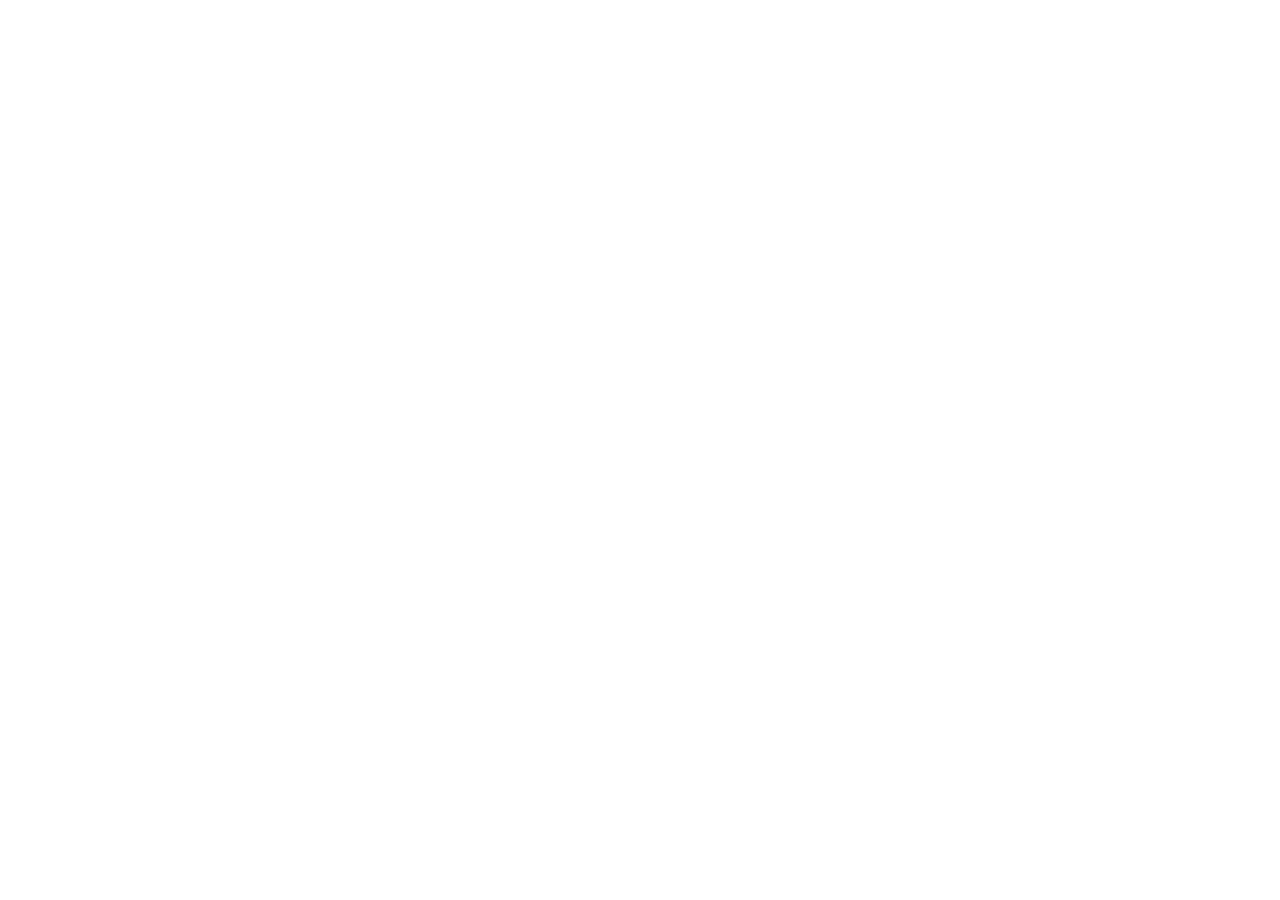
==== public/contact.html @ ae2fe6f1 "Salt and Shore project initialized" ====
<!DOCTYPE html>
<html lang="en">
<head>
    <meta charset="UTF-8">
    <meta name="viewport" content="width=device-width, initial-scale=1.0">
    <title>Salt & Shore</title>
</head>
<body>
    
</body>
</html>
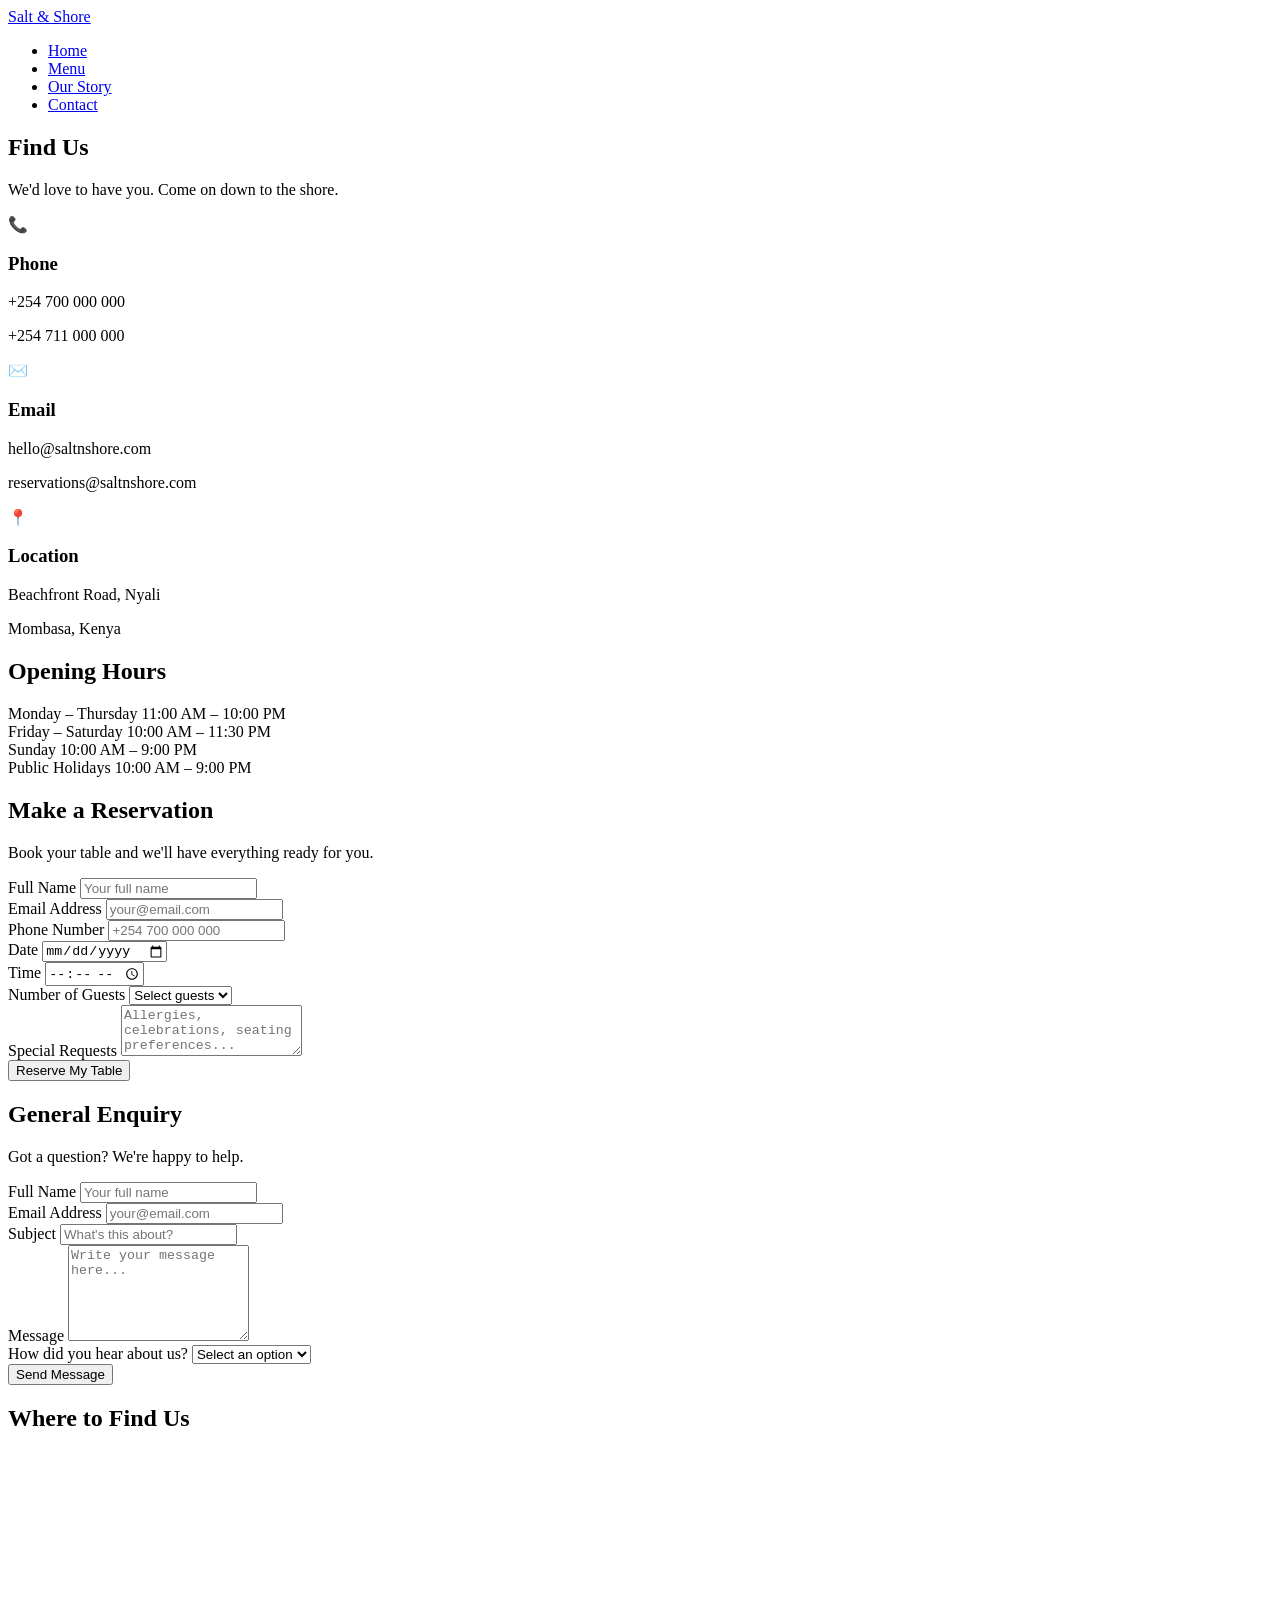
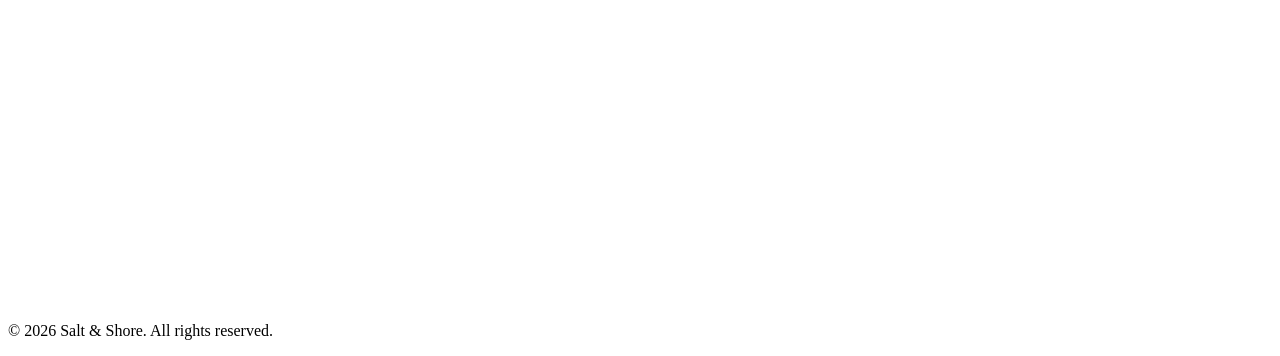
==== commit 9587dd9b: "resevervation anad enquiry page" ====
--- a/public/contact.html
+++ b/public/contact.html
@@ -1,11 +1,199 @@
 <!DOCTYPE html>
 <html lang="en">
 <head>
-    <meta charset="UTF-8">
-    <meta name="viewport" content="width=device-width, initial-scale=1.0">
-    <title>Salt & Shore</title>
+  <meta charset="UTF-8" />
+  <meta name="viewport" content="width=device-width, initial-scale=1.0" />
+  <title>Contact — Salt & Shore</title>
+  <link rel="stylesheet" href="../styles/main.css" />
 </head>
 <body>
-    
+
+  <!-- NAVIGATION -->
+  <nav>
+    <div class="logo">
+      <a href="index.html">Salt & Shore</a>
+    </div>
+    <ul>
+      <li><a href="index.html">Home</a></li>
+      <li><a href="restaurant.html">Menu</a></li>
+      <li><a href="story.html">Our Story</a></li>
+      <li><a href="contact.html">Contact</a></li>
+    </ul>
+  </nav>
+
+  <!-- PAGE HERO -->
+  <section id="contact-hero">
+    <div class="hero-content">
+      <h1>Find Us</h1>
+      <p>We'd love to have you. Come on down to the shore.</p>
+    </div>
+  </section>
+
+  <!-- CONTACT INFO ROW -->
+  <section id="contact-info">
+    <div class="container info-grid">
+      <div class="info-card">
+        <div class="info-icon">📞</div>
+        <h3>Phone</h3>
+        <p>+254 700 000 000</p>
+        <p>+254 711 000 000</p>
+      </div>
+      <div class="info-card">
+        <div class="info-icon">✉️</div>
+        <h3>Email</h3>
+        <p>hello@saltnshore.com</p>
+        <p>reservations@saltnshore.com</p>
+      </div>
+      <div class="info-card">
+        <div class="info-icon">📍</div>
+        <h3>Location</h3>
+        <p>Beachfront Road, Nyali</p>
+        <p>Mombasa, Kenya</p>
+      </div>
+    </div>
+  </section>
+
+  <!-- OPENING HOURS -->
+  <section id="opening-hours" class="alt-bg">
+    <div class="container">
+      <h2>Opening Hours</h2>
+      <div class="hours-grid">
+        <div class="hours-row">
+          <span class="day">Monday – Thursday</span>
+          <span class="time">11:00 AM – 10:00 PM</span>
+        </div>
+        <div class="hours-row">
+          <span class="day">Friday – Saturday</span>
+          <span class="time">10:00 AM – 11:30 PM</span>
+        </div>
+        <div class="hours-row">
+          <span class="day">Sunday</span>
+          <span class="time">10:00 AM – 9:00 PM</span>
+        </div>
+        <div class="hours-row highlight">
+          <span class="day">Public Holidays</span>
+          <span class="time">10:00 AM – 9:00 PM</span>
+        </div>
+      </div>
+    </div>
+  </section>
+
+  <!-- FORMS ROW -->
+  <section id="forms">
+    <div class="container forms-grid">
+
+      <!-- RESERVATION FORM -->
+      <div class="form-block">
+        <h2>Make a Reservation</h2>
+        <p>Book your table and we'll have everything ready for you.</p>
+        <form class="reservation-form" action="#" method="POST">
+          <div class="form-group">
+            <label for="res-name">Full Name</label>
+            <input type="text" id="res-name" name="name" placeholder="Your full name" required />
+          </div>
+          <div class="form-group">
+            <label for="res-email">Email Address</label>
+            <input type="email" id="res-email" name="email" placeholder="your@email.com" required />
+          </div>
+          <div class="form-group">
+            <label for="res-phone">Phone Number</label>
+            <input type="tel" id="res-phone" name="phone" placeholder="+254 700 000 000" required />
+          </div>
+          <div class="form-row">
+            <div class="form-group">
+              <label for="res-date">Date</label>
+              <input type="date" id="res-date" name="date" required />
+            </div>
+            <div class="form-group">
+              <label for="res-time">Time</label>
+              <input type="time" id="res-time" name="time" required />
+            </div>
+          </div>
+          <div class="form-group">
+            <label for="res-guests">Number of Guests</label>
+            <select id="res-guests" name="guests" required>
+              <option value="" disabled selected>Select guests</option>
+              <option value="1">1 person</option>
+              <option value="2">2 people</option>
+              <option value="3">3 people</option>
+              <option value="4">4 people</option>
+              <option value="5">5 people</option>
+              <option value="6">6 people</option>
+              <option value="7+">7+ people</option>
+            </select>
+          </div>
+          <div class="form-group">
+            <label for="res-notes">Special Requests</label>
+            <textarea id="res-notes" name="notes" rows="3" placeholder="Allergies, celebrations, seating preferences..."></textarea>
+          </div>
+          <button type="submit" class="btn">Reserve My Table</button>
+        </form>
+      </div>
+
+      <!-- GENERAL ENQUIRY FORM -->
+      <div class="form-block">
+        <h2>General Enquiry</h2>
+        <p>Got a question? We're happy to help.</p>
+        <form class="enquiry-form" action="#" method="POST">
+          <div class="form-group">
+            <label for="enq-name">Full Name</label>
+            <input type="text" id="enq-name" name="name" placeholder="Your full name" required />
+          </div>
+          <div class="form-group">
+            <label for="enq-email">Email Address</label>
+            <input type="email" id="enq-email" name="email" placeholder="your@email.com" required />
+          </div>
+          <div class="form-group">
+            <label for="enq-subject">Subject</label>
+            <input type="text" id="enq-subject" name="subject" placeholder="What's this about?" required />
+          </div>
+          <div class="form-group">
+            <label for="enq-message">Message</label>
+            <textarea id="enq-message" name="message" rows="6" placeholder="Write your message here..." required></textarea>
+          </div>
+          <div class="form-group">
+            <label for="enq-hear">How did you hear about us?</label>
+            <select id="enq-hear" name="hear">
+              <option value="" disabled selected>Select an option</option>
+              <option value="social">Social Media</option>
+              <option value="friend">Friend or Family</option>
+              <option value="google">Google Search</option>
+              <option value="tripadvisor">TripAdvisor</option>
+              <option value="other">Other</option>
+            </select>
+          </div>
+          <button type="submit" class="btn">Send Message</button>
+        </form>
+      </div>
+
+    </div>
+  </section>
+
+  <!-- MAP EMBED -->
+  <section id="map">
+    <div class="container">
+      <h2>Where to Find Us</h2>
+      <div class="map-wrapper">
+        <!-- Replace src with your actual Google Maps embed URL -->
+        <iframe
+          src="https://www.google.com/maps/embed?pb=!1m18!1m12!1m3!1d3979.8!2d39.7!3d-4.05!2m3!1f0!2f0!3f0!3m2!1i1024!2i768!4f13.1!3m3!1m2!1s0x0%3A0x0!2zNMKwMDMnMDAuMCJTIDM5wrA0MicwMC4wIkU!5e0!3m2!1sen!2ske!4v1234567890"
+          width="100%"
+          height="450"
+          style="border:0;"
+          allowfullscreen=""
+          loading="lazy"
+          referrerpolicy="no-referrer-when-downgrade"
+          title="Salt and Shore Location">
+        </iframe>
+      </div>
+    </div>
+  </section>
+
+  <!-- FOOTER -->
+  <footer>
+    <p>&copy; 2026 Salt & Shore. All rights reserved.</p>
+  </footer>
+
+  <script src="../js/main.js"></script>
 </body>
 </html>
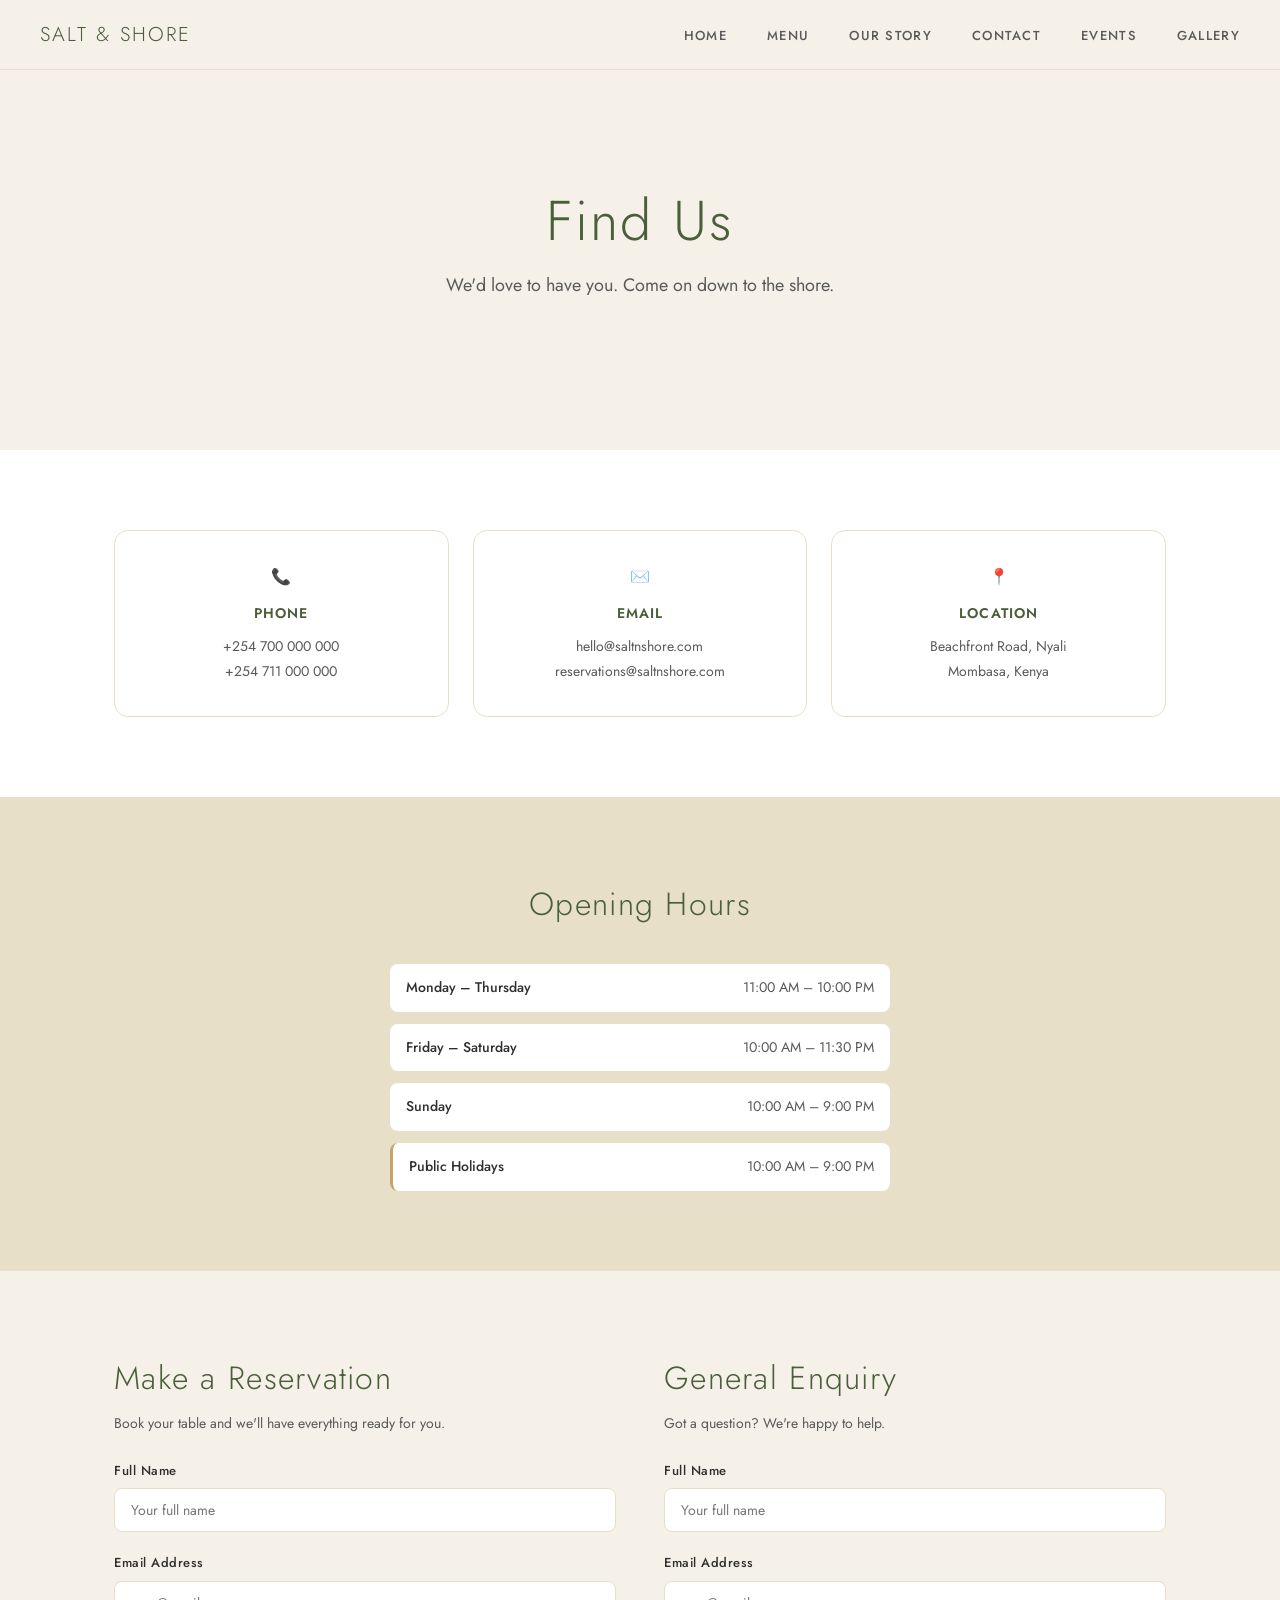
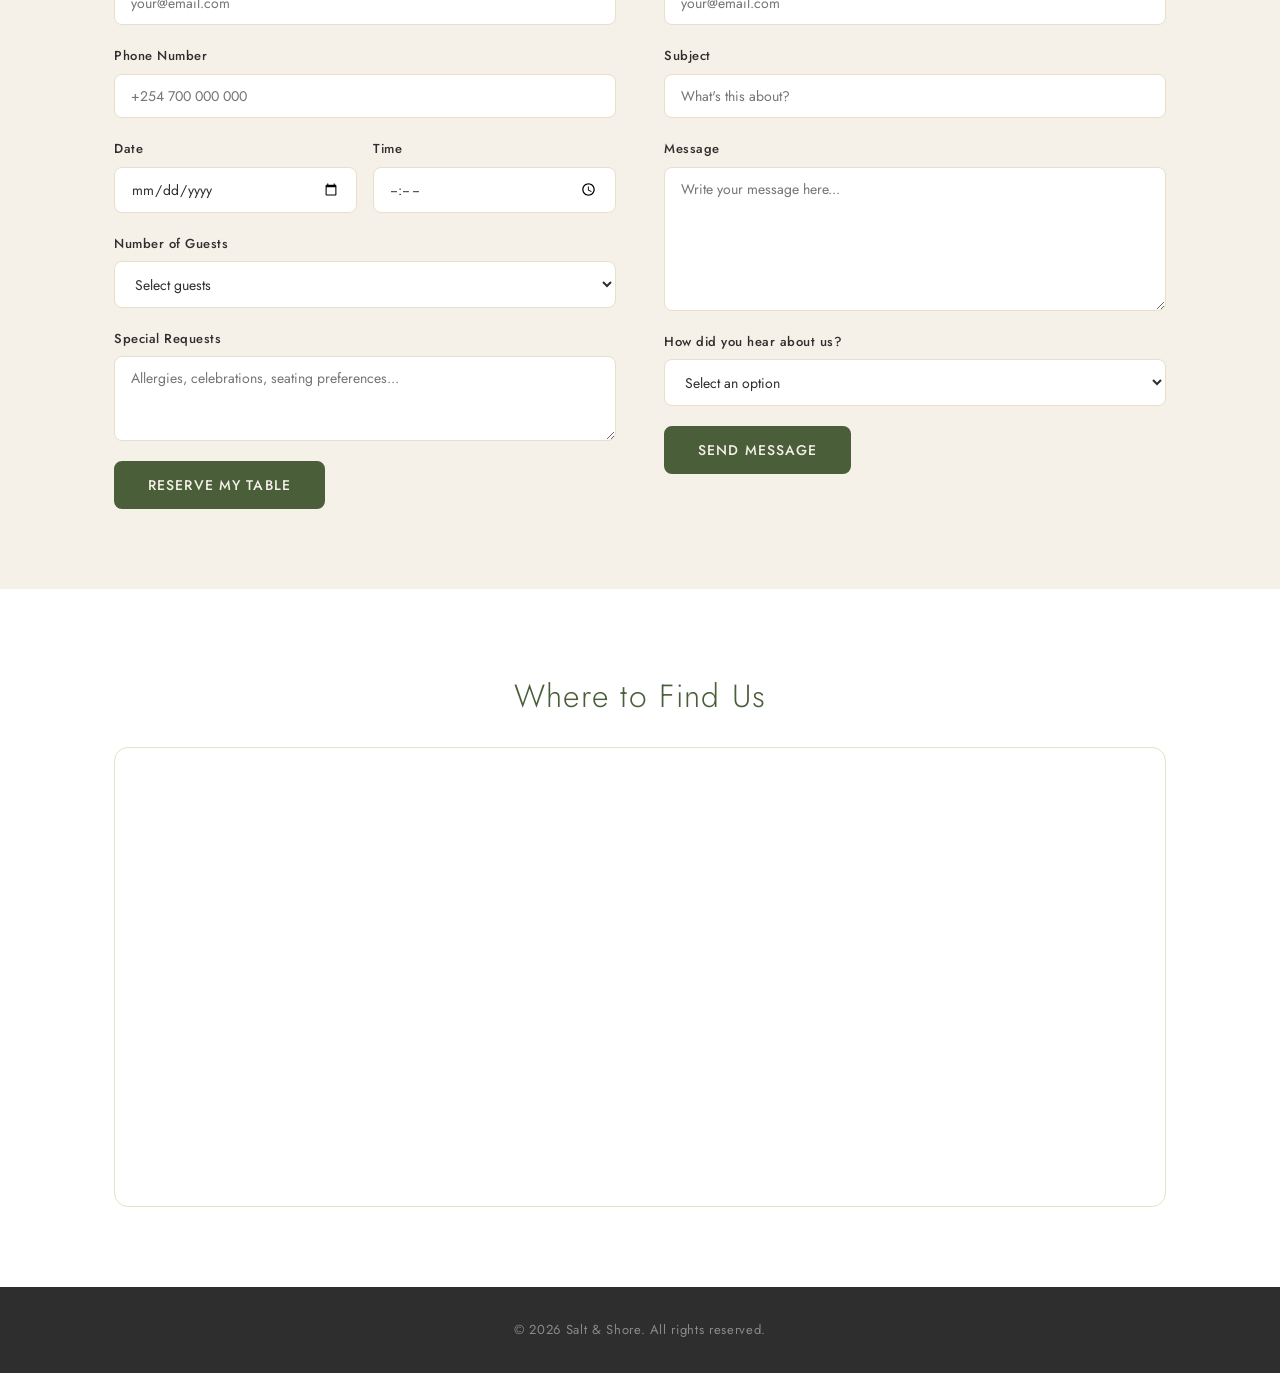
==== commit 00ddf0cc: "Added events and gallery pages with CSS" ====
--- a/public/contact.html
+++ b/public/contact.html
@@ -18,6 +18,8 @@
       <li><a href="restaurant.html">Menu</a></li>
       <li><a href="story.html">Our Story</a></li>
       <li><a href="contact.html">Contact</a></li>
+      <li><a href="events.html">Events</a></li>
+      <li><a href="gallery.html">Gallery</a></li>
     </ul>
   </nav>
 
--- a/styles/main.css
+++ b/styles/main.css
@@ -0,0 +1,1228 @@
+/* ============================================
+   SALT & SHORE — main.css
+   ============================================ */
+
+/* FONTS */
+@font-face {
+    font-family: 'Jost';
+    src: url('../assets/fonts/Jost-Light.woff2') format('woff2');
+    font-weight: 300;
+    font-style: normal;
+    font-display: swap;
+  }
+  
+  @font-face {
+    font-family: 'Jost';
+    src: url('../assets/fonts/Jost-Regular.woff2') format('woff2');
+    font-weight: 400;
+    font-style: normal;
+    font-display: swap;
+  }
+  
+  @font-face {
+    font-family: 'Jost';
+    src: url('../assets/fonts/Jost-Medium.woff2') format('woff2');
+    font-weight: 500;
+    font-style: normal;
+    font-display: swap;
+  }
+  
+  @font-face {
+    font-family: 'Jost';
+    src: url('../assets/fonts/Jost-SemiBold.woff2') format('woff2');
+    font-weight: 600;
+    font-style: normal;
+    font-display: swap;
+  }
+  
+  /* ============================================
+     RESET & BASE
+     ============================================ */
+  *, *::before, *::after {
+    box-sizing: border-box;
+    margin: 0;
+    padding: 0;
+  }
+  
+  html {
+    scroll-behavior: smooth;
+  }
+  
+  body {
+    font-family: 'Jost', sans-serif;
+    font-weight: 400;
+    font-size: 16px;
+    line-height: 1.7;
+    background-color: #f5f0e8;
+    color: #3b3b3b;
+  }
+  
+  img {
+    max-width: 100%;
+    display: block;
+  }
+  
+  a {
+    text-decoration: none;
+    color: inherit;
+  }
+  
+  ul {
+    list-style: none;
+  }
+  
+  /* ============================================
+     CSS VARIABLES
+     ============================================ */
+  :root {
+    --green-dark:    #4a5e3a;
+    --green-mid:     #7a8c6e;
+    --green-light:   #b5c4a1;
+    --cream:         #f5f0e8;
+    --sand:          #e8dfc8;
+    --driftwood:     #c4a46b;
+    --text-dark:     #2e2e2e;
+    --text-mid:      #5a5a5a;
+    --text-light:    #8a8a8a;
+    --white:         #ffffff;
+  
+    --nav-height:    70px;
+    --section-pad:   5rem 1.5rem;
+    --container-max: 1100px;
+    --radius:        8px;
+    --radius-lg:     14px;
+    --transition:    0.3s ease;
+  }
+  
+  /* ============================================
+     UTILITY
+     ============================================ */
+  .container {
+    max-width: var(--container-max);
+    margin: 0 auto;
+    padding: 0 1.5rem;
+  }
+  
+  .section-sub {
+    color: var(--text-mid);
+    font-size: 15px;
+    margin-top: 0.4rem;
+    margin-bottom: 2rem;
+  }
+  
+  .alt-bg {
+    background-color: var(--sand);
+  }
+  
+  /* ============================================
+     BUTTONS
+     ============================================ */
+  .btn {
+    display: inline-block;
+    padding: 0.75rem 2rem;
+    background-color: var(--green-dark);
+    color: var(--cream);
+    font-family: 'Jost', sans-serif;
+    font-size: 14px;
+    font-weight: 500;
+    letter-spacing: 0.08em;
+    text-transform: uppercase;
+    border-radius: var(--radius);
+    border: 2px solid var(--green-dark);
+    cursor: pointer;
+    transition: background-color var(--transition), color var(--transition);
+  }
+  
+  .btn:hover {
+    background-color: transparent;
+    color: var(--green-dark);
+  }
+  
+  .btn-secondary {
+    display: inline-block;
+    padding: 0.65rem 1.75rem;
+    background-color: transparent;
+    color: var(--green-dark);
+    font-family: 'Jost', sans-serif;
+    font-size: 14px;
+    font-weight: 500;
+    letter-spacing: 0.08em;
+    text-transform: uppercase;
+    border-radius: var(--radius);
+    border: 2px solid var(--green-dark);
+    cursor: pointer;
+    transition: background-color var(--transition), color var(--transition);
+  }
+  
+  .btn-secondary:hover {
+    background-color: var(--green-dark);
+    color: var(--cream);
+  }
+  
+  /* ============================================
+     NAVIGATION
+     ============================================ */
+  nav {
+    position: fixed;
+    top: 0;
+    left: 0;
+    width: 100%;
+    height: var(--nav-height);
+    background-color: rgba(245, 240, 232, 0.95);
+    backdrop-filter: blur(6px);
+    display: flex;
+    align-items: center;
+    justify-content: space-between;
+    padding: 0 2.5rem;
+    z-index: 100;
+    border-bottom: 1px solid var(--sand);
+  }
+  
+  .logo a {
+    font-size: 20px;
+    font-weight: 300;
+    letter-spacing: 0.1em;
+    text-transform: uppercase;
+    color: var(--green-dark);
+  }
+  
+  nav ul {
+    display: flex;
+    gap: 2.5rem;
+  }
+  
+  nav ul li a {
+    font-size: 13px;
+    font-weight: 500;
+    letter-spacing: 0.1em;
+    text-transform: uppercase;
+    color: var(--text-mid);
+    transition: color var(--transition);
+  }
+  
+  nav ul li a:hover {
+    color: var(--green-dark);
+  }
+  
+  /* ============================================
+     HERO SECTIONS
+     ============================================ */
+  #hero,
+  #menu-hero,
+  #contact-hero,
+  #story-hero {
+    min-height: 100vh;
+    display: flex;
+    align-items: center;
+    justify-content: center;
+    text-align: center;
+    padding: var(--nav-height) 1.5rem 0;
+    background-color: var(--cream);
+    background-size: cover;
+    background-position: center;
+    position: relative;
+  }
+  
+  #menu-hero,
+  #contact-hero,
+  #story-hero {
+    min-height: 50vh;
+  }
+  
+  .hero-content {
+    max-width: 700px;
+  }
+  
+  .hero-content h1 {
+    font-size: clamp(2rem, 5vw, 3.5rem);
+    font-weight: 300;
+    letter-spacing: 0.04em;
+    color: var(--green-dark);
+    line-height: 1.2;
+    margin-bottom: 1rem;
+  }
+  
+  .hero-content p {
+    font-size: 18px;
+    font-weight: 400;
+    color: var(--text-mid);
+    margin-bottom: 2rem;
+  }
+  
+  /* ============================================
+     SECTIONS — GENERAL
+     ============================================ */
+  section {
+    padding: var(--section-pad);
+  }
+  
+  section h2 {
+    font-size: clamp(1.5rem, 3vw, 2rem);
+    font-weight: 300;
+    letter-spacing: 0.04em;
+    color: var(--green-dark);
+    margin-bottom: 0.5rem;
+  }
+  
+  /* ============================================
+     ABOUT TEASER
+     ============================================ */
+  #about-teaser {
+    text-align: center;
+    background-color: var(--white);
+  }
+  
+  #about-teaser p {
+    max-width: 600px;
+    margin: 0 auto 2rem;
+    color: var(--text-mid);
+    font-size: 16px;
+  }
+  
+  /* ============================================
+     MENU HIGHLIGHT & MENU GRID
+     ============================================ */
+  #menu-highlight {
+    background-color: var(--cream);
+    text-align: center;
+  }
+  
+  .menu-grid {
+    display: grid;
+    grid-template-columns: repeat(auto-fit, minmax(220px, 1fr));
+    gap: 1.5rem;
+    margin-top: 2rem;
+    margin-bottom: 2.5rem;
+  }
+  
+  .menu-card {
+    background-color: var(--white);
+    border: 1px solid var(--sand);
+    border-radius: var(--radius-lg);
+    padding: 1.5rem;
+    transition: transform var(--transition), box-shadow var(--transition);
+  }
+  
+  .menu-card:hover {
+    transform: translateY(-4px);
+    box-shadow: 0 8px 24px rgba(74, 94, 58, 0.1);
+  }
+  
+  .menu-card h3 {
+    font-size: 15px;
+    font-weight: 500;
+    color: var(--green-dark);
+    margin-bottom: 0.5rem;
+  }
+  
+  .menu-card p {
+    font-size: 14px;
+    color: var(--text-mid);
+    line-height: 1.6;
+  }
+  
+  .menu-section {
+    padding: var(--section-pad);
+  }
+  
+  .menu-section h2 {
+    margin-bottom: 0.25rem;
+  }
+  
+  /* ============================================
+     TESTIMONIALS
+     ============================================ */
+  #testimonials {
+    background-color: var(--sand);
+    text-align: center;
+  }
+  
+  .testimonial-grid {
+    display: grid;
+    grid-template-columns: repeat(auto-fit, minmax(260px, 1fr));
+    gap: 1.5rem;
+    margin-top: 2rem;
+  }
+  
+  blockquote {
+    background-color: var(--white);
+    border-radius: var(--radius-lg);
+    padding: 1.75rem;
+    border-left: 4px solid var(--green-light);
+    text-align: left;
+  }
+  
+  blockquote p {
+    font-size: 15px;
+    color: var(--text-mid);
+    font-style: italic;
+    margin-bottom: 1rem;
+    line-height: 1.7;
+  }
+  
+  blockquote cite {
+    font-size: 13px;
+    font-weight: 500;
+    color: var(--green-dark);
+    letter-spacing: 0.05em;
+  }
+  
+  /* ============================================
+     CTA SECTION
+     ============================================ */
+  #cta,
+  #story-cta {
+    background-color: var(--green-dark);
+    text-align: center;
+    padding: 5rem 1.5rem;
+  }
+  
+  #cta h2,
+  #story-cta h2 {
+    color: var(--cream);
+    font-size: clamp(1.5rem, 3vw, 2rem);
+    font-weight: 300;
+  }
+  
+  #cta p,
+  #story-cta p {
+    color: var(--green-light);
+    margin: 1rem auto 2rem;
+    max-width: 500px;
+  }
+  
+  #cta .btn,
+  #story-cta .btn {
+    background-color: var(--cream);
+    color: var(--green-dark);
+    border-color: var(--cream);
+  }
+  
+  #cta .btn:hover,
+  #story-cta .btn:hover {
+    background-color: transparent;
+    color: var(--cream);
+  }
+  
+  /* ============================================
+     STORY PAGE — SPLIT SECTIONS
+     ============================================ */
+  .story-section {
+    padding: var(--section-pad);
+  }
+  
+  .split {
+    display: grid;
+    grid-template-columns: 1fr 1fr;
+    gap: 4rem;
+    align-items: center;
+  }
+  
+  .split.reverse .split-image {
+    order: 2;
+  }
+  
+  .split.reverse .split-text {
+    order: 1;
+  }
+  
+  .split-image img {
+    width: 100%;
+    height: 400px;
+    object-fit: cover;
+    border-radius: var(--radius-lg);
+  }
+  
+  .split-text h2 {
+    margin-bottom: 1rem;
+  }
+  
+  .split-text p {
+    color: var(--text-mid);
+    margin-bottom: 1rem;
+    font-size: 15px;
+  }
+  
+  .values-list {
+    list-style: none;
+    margin-top: 1rem;
+    display: flex;
+    flex-direction: column;
+    gap: 0.6rem;
+  }
+  
+  .values-list li {
+    font-size: 14px;
+    color: var(--text-mid);
+    font-weight: 500;
+  }
+  
+  /* ============================================
+     AWARDS
+     ============================================ */
+  #awards {
+    text-align: center;
+  }
+  
+  .awards-grid {
+    display: grid;
+    grid-template-columns: repeat(auto-fit, minmax(200px, 1fr));
+    gap: 1.5rem;
+    margin-top: 2rem;
+  }
+  
+  .award-card {
+    background-color: var(--white);
+    border: 1px solid var(--sand);
+    border-radius: var(--radius-lg);
+    padding: 2rem 1.5rem;
+  }
+  
+  .award-icon {
+    font-size: 28px;
+    margin-bottom: 0.75rem;
+  }
+  
+  .award-card h3 {
+    font-size: 14px;
+    font-weight: 500;
+    color: var(--green-dark);
+    margin-bottom: 0.4rem;
+  }
+  
+  .award-card p {
+    font-size: 13px;
+    color: var(--text-light);
+  }
+  
+  /* ============================================
+     CONTACT PAGE
+     ============================================ */
+  #contact-info {
+    background-color: var(--white);
+  }
+  
+  .info-grid {
+    display: grid;
+    grid-template-columns: repeat(auto-fit, minmax(200px, 1fr));
+    gap: 1.5rem;
+    text-align: center;
+  }
+  
+  .info-card {
+    padding: 2rem 1rem;
+    border: 1px solid var(--sand);
+    border-radius: var(--radius-lg);
+  }
+  
+  .info-icon {
+    font-size: 24px;
+    margin-bottom: 0.75rem;
+  }
+  
+  .info-card h3 {
+    font-size: 14px;
+    font-weight: 600;
+    letter-spacing: 0.08em;
+    text-transform: uppercase;
+    color: var(--green-dark);
+    margin-bottom: 0.5rem;
+  }
+  
+  .info-card p {
+    font-size: 14px;
+    color: var(--text-mid);
+    line-height: 1.8;
+  }
+  
+  /* OPENING HOURS */
+  #opening-hours {
+    text-align: center;
+  }
+  
+  .hours-grid {
+    max-width: 500px;
+    margin: 2rem auto 0;
+    display: flex;
+    flex-direction: column;
+    gap: 0.75rem;
+  }
+  
+  .hours-row {
+    display: flex;
+    justify-content: space-between;
+    padding: 0.75rem 1rem;
+    background-color: var(--white);
+    border-radius: var(--radius);
+    font-size: 14px;
+  }
+  
+  .hours-row .day {
+    color: var(--text-dark);
+    font-weight: 500;
+  }
+  
+  .hours-row .time {
+    color: var(--text-mid);
+  }
+  
+  .hours-row.highlight {
+    border-left: 3px solid var(--driftwood);
+  }
+  
+  /* FORMS */
+  #forms {
+    background-color: var(--cream);
+  }
+  
+  .forms-grid {
+    display: grid;
+    grid-template-columns: 1fr 1fr;
+    gap: 3rem;
+    align-items: start;
+  }
+  
+  .form-block h2 {
+    margin-bottom: 0.4rem;
+  }
+  
+  .form-block p {
+    color: var(--text-mid);
+    font-size: 14px;
+    margin-bottom: 1.5rem;
+  }
+  
+  .form-group {
+    display: flex;
+    flex-direction: column;
+    gap: 0.4rem;
+    margin-bottom: 1.25rem;
+  }
+  
+  .form-group label {
+    font-size: 13px;
+    font-weight: 500;
+    color: var(--text-dark);
+    letter-spacing: 0.04em;
+  }
+  
+  .form-group input,
+  .form-group select,
+  .form-group textarea {
+    font-family: 'Jost', sans-serif;
+    font-size: 14px;
+    padding: 0.7rem 1rem;
+    border: 1px solid var(--sand);
+    border-radius: var(--radius);
+    background-color: var(--white);
+    color: var(--text-dark);
+    outline: none;
+    transition: border-color var(--transition);
+  }
+  
+  .form-group input:focus,
+  .form-group select:focus,
+  .form-group textarea:focus {
+    border-color: var(--green-mid);
+  }
+  
+  .form-row {
+    display: grid;
+    grid-template-columns: 1fr 1fr;
+    gap: 1rem;
+  }
+  
+  /* MAP */
+  #map {
+    background-color: var(--white);
+    text-align: center;
+  }
+  
+  #map h2 {
+    margin-bottom: 1.5rem;
+  }
+  
+  .map-wrapper {
+    border-radius: var(--radius-lg);
+    overflow: hidden;
+    border: 1px solid var(--sand);
+  }
+  
+  /* ============================================
+     FOOTER
+     ============================================ */
+  footer {
+    background-color: var(--text-dark);
+    color: var(--text-light);
+    text-align: center;
+    padding: 2rem 1.5rem;
+    font-size: 13px;
+    letter-spacing: 0.05em;
+  }
+  /* ============================================
+   BEACH PARTY SECTION
+   ============================================ */
+#beach-party {
+    background-color: var(--green-dark);
+    padding: var(--section-pad);
+  }
+  
+  .beach-party-inner {
+    display: grid;
+    grid-template-columns: 1fr 1fr;
+    gap: 4rem;
+    align-items: center;
+  }
+  
+  .event-label {
+    display: inline-block;
+    font-size: 11px;
+    font-weight: 600;
+    letter-spacing: 0.14em;
+    text-transform: uppercase;
+    color: var(--green-dark);
+    background-color: var(--driftwood);
+    padding: 4px 14px;
+    border-radius: 20px;
+    margin-bottom: 1rem;
+  }
+  
+  #beach-party h2 {
+    color: var(--cream);
+    font-size: clamp(1.5rem, 3vw, 2.2rem);
+    font-weight: 300;
+    margin-bottom: 1rem;
+  }
+  
+  #beach-party p {
+    color: var(--green-light);
+    font-size: 15px;
+    line-height: 1.8;
+    margin-bottom: 1.5rem;
+  }
+  
+  .event-details {
+    list-style: none;
+    display: flex;
+    flex-direction: column;
+    gap: 0.5rem;
+    margin-bottom: 2rem;
+  }
+  
+  .event-details li {
+    font-size: 14px;
+    font-weight: 500;
+    color: var(--cream);
+  }
+  
+  .beach-party-image img {
+    width: 100%;
+    height: 420px;
+    object-fit: cover;
+    border-radius: var(--radius-lg);
+  }
+  
+  #beach-party .btn {
+    background-color: var(--driftwood);
+    border-color: var(--driftwood);
+    color: var(--white);
+  }
+  
+  #beach-party .btn:hover {
+    background-color: transparent;
+    color: var(--driftwood);
+  }
+  
+  /* Beach party responsive */
+  @media (max-width: 768px) {
+    .beach-party-inner {
+      grid-template-columns: 1fr;
+      gap: 2rem;
+    }
+  
+    .beach-party-image img {
+      height: 260px;
+    }
+  }
+  /* ============================================
+   EVENTS PAGE
+   ============================================ */
+#events-hero {
+    min-height: 50vh;
+  }
+  
+  #events-body {
+    background-color: var(--cream);
+  }
+  
+  .events-layout {
+    display: grid;
+    grid-template-columns: 1fr 320px;
+    gap: 3rem;
+    align-items: start;
+  }
+  
+  .countdown-block {
+    background-color: var(--green-dark);
+    border-radius: var(--radius-lg);
+    padding: 2.5rem;
+    margin-bottom: 2rem;
+  }
+  
+  .countdown-block h2 {
+    color: var(--cream);
+    font-weight: 300;
+    margin: 0.5rem 0 0.75rem;
+  }
+  
+  .countdown-block p {
+    color: var(--green-light);
+    font-size: 14px;
+    margin-bottom: 2rem;
+  }
+  
+  .countdown {
+    display: flex;
+    align-items: center;
+    gap: 0.5rem;
+  }
+  
+  .countdown-item {
+    display: flex;
+    flex-direction: column;
+    align-items: center;
+    background-color: rgba(255,255,255,0.08);
+    border-radius: var(--radius);
+    padding: 1rem 1.25rem;
+    min-width: 70px;
+  }
+  
+  .countdown-item span {
+    font-size: 2rem;
+    font-weight: 300;
+    color: var(--cream);
+    line-height: 1;
+  }
+  
+  .countdown-item label {
+    font-size: 10px;
+    font-weight: 500;
+    letter-spacing: 0.1em;
+    text-transform: uppercase;
+    color: var(--green-light);
+    margin-top: 0.4rem;
+  }
+  
+  .countdown-sep {
+    font-size: 1.5rem;
+    color: var(--green-light);
+    font-weight: 300;
+    margin-bottom: 1rem;
+  }
+  
+  .event-card-full {
+    background-color: var(--white);
+    border: 1px solid var(--sand);
+    border-radius: var(--radius-lg);
+    overflow: hidden;
+    margin-bottom: 2rem;
+  }
+  
+  .event-card-header {
+    background-color: var(--sand);
+    padding: 1.5rem 2rem;
+    display: flex;
+    justify-content: space-between;
+    align-items: center;
+  }
+  
+  .event-card-header h3 {
+    font-size: 18px;
+    font-weight: 500;
+    color: var(--green-dark);
+    margin-top: 0.4rem;
+  }
+  
+  .event-date-badge {
+    display: flex;
+    flex-direction: column;
+    align-items: center;
+    background-color: var(--green-dark);
+    color: var(--cream);
+    border-radius: var(--radius);
+    padding: 0.75rem 1.25rem;
+    min-width: 70px;
+    text-align: center;
+  }
+  
+  .badge-day {
+    font-size: 13px;
+    font-weight: 600;
+    letter-spacing: 0.1em;
+  }
+  
+  .badge-time {
+    font-size: 12px;
+    color: var(--green-light);
+    margin-top: 2px;
+  }
+  
+  .event-card-body {
+    padding: 2rem;
+  }
+  
+  .event-card-body p {
+    color: var(--text-mid);
+    font-size: 15px;
+    margin-bottom: 1rem;
+  }
+  
+  .event-info-list {
+    list-style: none;
+    display: flex;
+    flex-direction: column;
+    gap: 0.6rem;
+    margin: 1.5rem 0 2rem;
+  }
+  
+  .event-info-list li {
+    font-size: 14px;
+    font-weight: 500;
+    color: var(--text-dark);
+    display: flex;
+    align-items: center;
+    gap: 0.75rem;
+  }
+  
+  .info-icon {
+    font-size: 16px;
+  }
+  
+  /* DJ LINEUP */
+  .lineup-block {
+    margin-top: 1rem;
+  }
+  
+  .lineup-block h2 {
+    margin-bottom: 0.25rem;
+  }
+  
+  .lineup-grid {
+    display: grid;
+    grid-template-columns: 1fr 1fr;
+    gap: 1rem;
+    margin-top: 1.5rem;
+  }
+  
+  .dj-card {
+    background-color: var(--white);
+    border: 1px solid var(--sand);
+    border-radius: var(--radius-lg);
+    padding: 1.25rem;
+    display: flex;
+    align-items: center;
+    gap: 1rem;
+  }
+  
+  .dj-avatar {
+    width: 48px;
+    height: 48px;
+    border-radius: 50%;
+    background-color: var(--green-dark);
+    color: var(--cream);
+    display: flex;
+    align-items: center;
+    justify-content: center;
+    font-size: 11px;
+    font-weight: 600;
+    letter-spacing: 0.05em;
+    flex-shrink: 0;
+  }
+  
+  .dj-info h4 {
+    font-size: 14px;
+    font-weight: 500;
+    color: var(--green-dark);
+    margin-bottom: 2px;
+  }
+  
+  .dj-info p {
+    font-size: 12px;
+    color: var(--text-mid);
+    margin-bottom: 4px;
+  }
+  
+  .dj-date {
+    font-size: 11px;
+    font-weight: 500;
+    color: var(--driftwood);
+    letter-spacing: 0.04em;
+  }
+  
+  /* SIDEBAR */
+  .events-sidebar {
+    position: sticky;
+    top: calc(var(--nav-height) + 2rem);
+    display: flex;
+    flex-direction: column;
+    gap: 1.25rem;
+  }
+  
+  .sidebar-block {
+    background-color: var(--white);
+    border: 1px solid var(--sand);
+    border-radius: var(--radius-lg);
+    padding: 1.25rem 1.5rem;
+  }
+  
+  .sidebar-block h4 {
+    font-size: 13px;
+    font-weight: 600;
+    letter-spacing: 0.08em;
+    text-transform: uppercase;
+    color: var(--green-dark);
+    margin-bottom: 0.75rem;
+  }
+  
+  .sidebar-list {
+    list-style: none;
+    display: flex;
+    flex-direction: column;
+    gap: 0.5rem;
+  }
+  
+  .sidebar-list li {
+    font-size: 14px;
+    color: var(--text-mid);
+    display: flex;
+    align-items: center;
+    gap: 0.5rem;
+  }
+  
+  .sidebar-block p {
+    font-size: 14px;
+    color: var(--text-mid);
+    line-height: 1.7;
+  }
+  
+  .social-links {
+    display: flex;
+    gap: 0.75rem;
+    margin-top: 0.75rem;
+  }
+  
+  .social-btn {
+    font-size: 12px;
+    font-weight: 500;
+    padding: 5px 14px;
+    border-radius: 20px;
+    border: 1px solid var(--green-mid);
+    color: var(--green-dark);
+    transition: all var(--transition);
+  }
+  
+  .social-btn:hover {
+    background-color: var(--green-dark);
+    color: var(--cream);
+    border-color: var(--green-dark);
+  }
+  
+  .sidebar-cta {
+    background-color: var(--green-dark);
+    border-radius: var(--radius-lg);
+    padding: 1.5rem;
+    text-align: center;
+  }
+  
+  .sidebar-cta p {
+    color: var(--green-light);
+    font-size: 14px;
+    margin-bottom: 1rem;
+  }
+  
+  .sidebar-cta .btn {
+    background-color: var(--driftwood);
+    border-color: var(--driftwood);
+    color: var(--white);
+    width: 100%;
+    text-align: center;
+  }
+  
+  .sidebar-cta .btn:hover {
+    background-color: transparent;
+    color: var(--driftwood);
+  }
+  
+  /* Events responsive */
+  @media (max-width: 768px) {
+    .events-layout {
+      grid-template-columns: 1fr;
+    }
+  
+    .events-sidebar {
+      position: static;
+    }
+  
+    .lineup-grid {
+      grid-template-columns: 1fr;
+    }
+  
+    .countdown {
+      flex-wrap: wrap;
+      justify-content: center;
+    }
+  }
+  /* ============================================
+   GALLERY PAGE
+   ============================================ */
+#gallery-hero {
+    min-height: 50vh;
+  }
+  
+  #gallery-section {
+    background-color: var(--cream);
+  }
+  
+  .gallery-filters {
+    display: flex;
+    gap: 0.75rem;
+    margin-bottom: 2.5rem;
+    flex-wrap: wrap;
+  }
+  
+  .filter-btn {
+    font-family: 'Jost', sans-serif;
+    font-size: 13px;
+    font-weight: 500;
+    letter-spacing: 0.08em;
+    padding: 0.5rem 1.25rem;
+    border-radius: 20px;
+    border: 1px solid var(--green-mid);
+    background-color: transparent;
+    color: var(--green-dark);
+    cursor: pointer;
+    transition: all var(--transition);
+  }
+  
+  .filter-btn:hover,
+  .filter-btn.active {
+    background-color: var(--green-dark);
+    border-color: var(--green-dark);
+    color: var(--cream);
+  }
+  
+  .gallery-grid {
+    display: grid;
+    grid-template-columns: repeat(3, 1fr);
+    gap: 1rem;
+  }
+  
+  .gallery-item {
+    position: relative;
+    overflow: hidden;
+    border-radius: var(--radius-lg);
+    aspect-ratio: 1 / 1;
+    background-color: var(--sand);
+  }
+  
+  .gallery-item img {
+    width: 100%;
+    height: 100%;
+    object-fit: cover;
+    transition: transform 0.5s ease;
+  }
+  
+  .gallery-item:hover img {
+    transform: scale(1.06);
+  }
+  
+  .gallery-overlay {
+    position: absolute;
+    inset: 0;
+    background-color: rgba(74, 94, 58, 0.6);
+    display: flex;
+    align-items: center;
+    justify-content: center;
+    opacity: 0;
+    transition: opacity var(--transition);
+    border-radius: var(--radius-lg);
+  }
+  
+  .gallery-item:hover .gallery-overlay {
+    opacity: 1;
+  }
+  
+  .gallery-overlay span {
+    font-size: 14px;
+    font-weight: 500;
+    letter-spacing: 0.1em;
+    text-transform: uppercase;
+    color: var(--cream);
+  }
+  
+  @media (max-width: 768px) {
+    .gallery-grid {
+      grid-template-columns: repeat(2, 1fr);
+    }
+  }
+  
+  @media (max-width: 480px) {
+    .gallery-grid {
+      grid-template-columns: 1fr;
+    }
+  }
+  /* ============================================
+     RESPONSIVE
+     ============================================ */
+  @media (max-width: 768px) {
+    nav {
+      padding: 0 1.25rem;
+    }
+  
+    nav ul {
+      gap: 1.25rem;
+    }
+  
+    nav ul li a {
+      font-size: 12px;
+    }
+  
+    .split,
+    .forms-grid {
+      grid-template-columns: 1fr;
+      gap: 2rem;
+    }
+  
+    .split.reverse .split-image,
+    .split.reverse .split-text {
+      order: unset;
+    }
+  
+    .split-image img {
+      height: 260px;
+    }
+  
+    .form-row {
+      grid-template-columns: 1fr;
+    }
+  
+    #hero {
+      min-height: 90vh;
+    }
+  }
+  
+  @media (max-width: 480px) {
+    nav ul {
+      gap: 0.75rem;
+    }
+  
+    .hero-content h1 {
+      font-size: 1.8rem;
+    }
+  
+    .menu-grid,
+    .testimonial-grid,
+    .awards-grid {
+      grid-template-columns: 1fr;
+    }
+  }
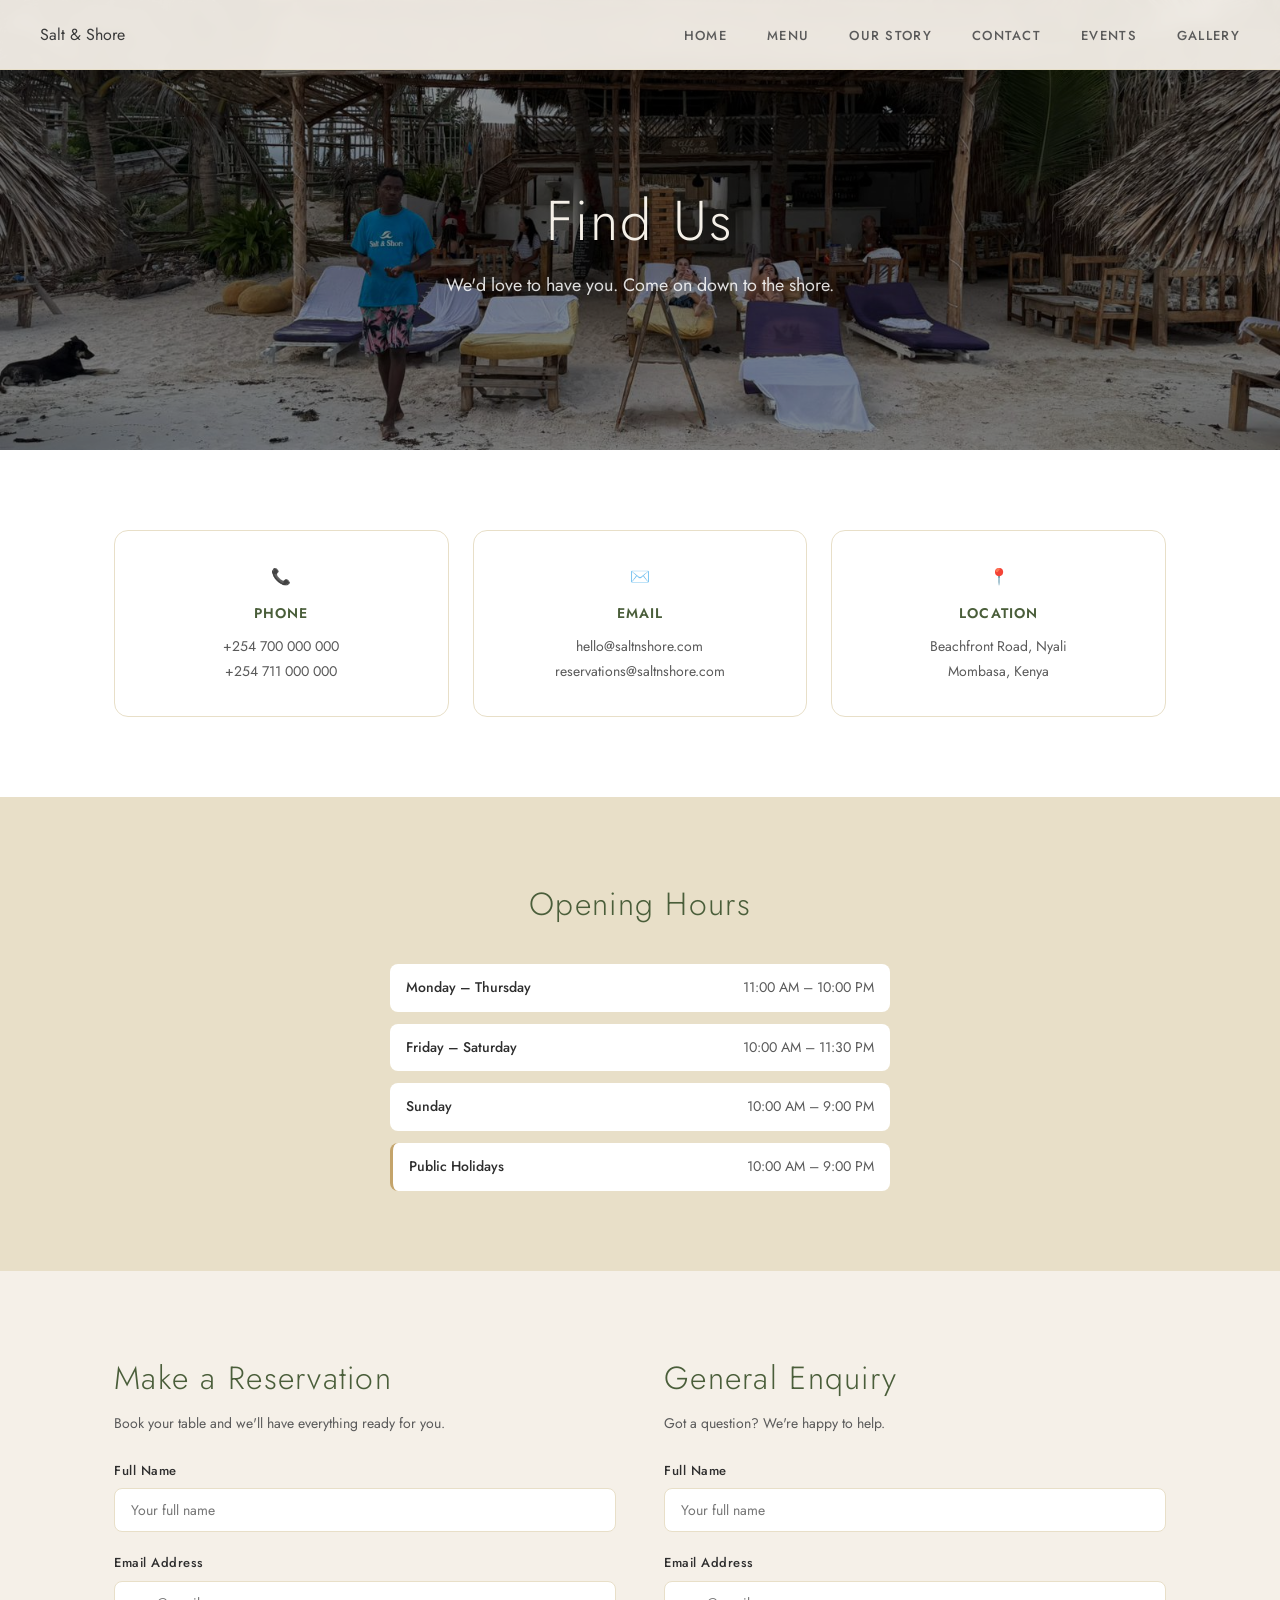
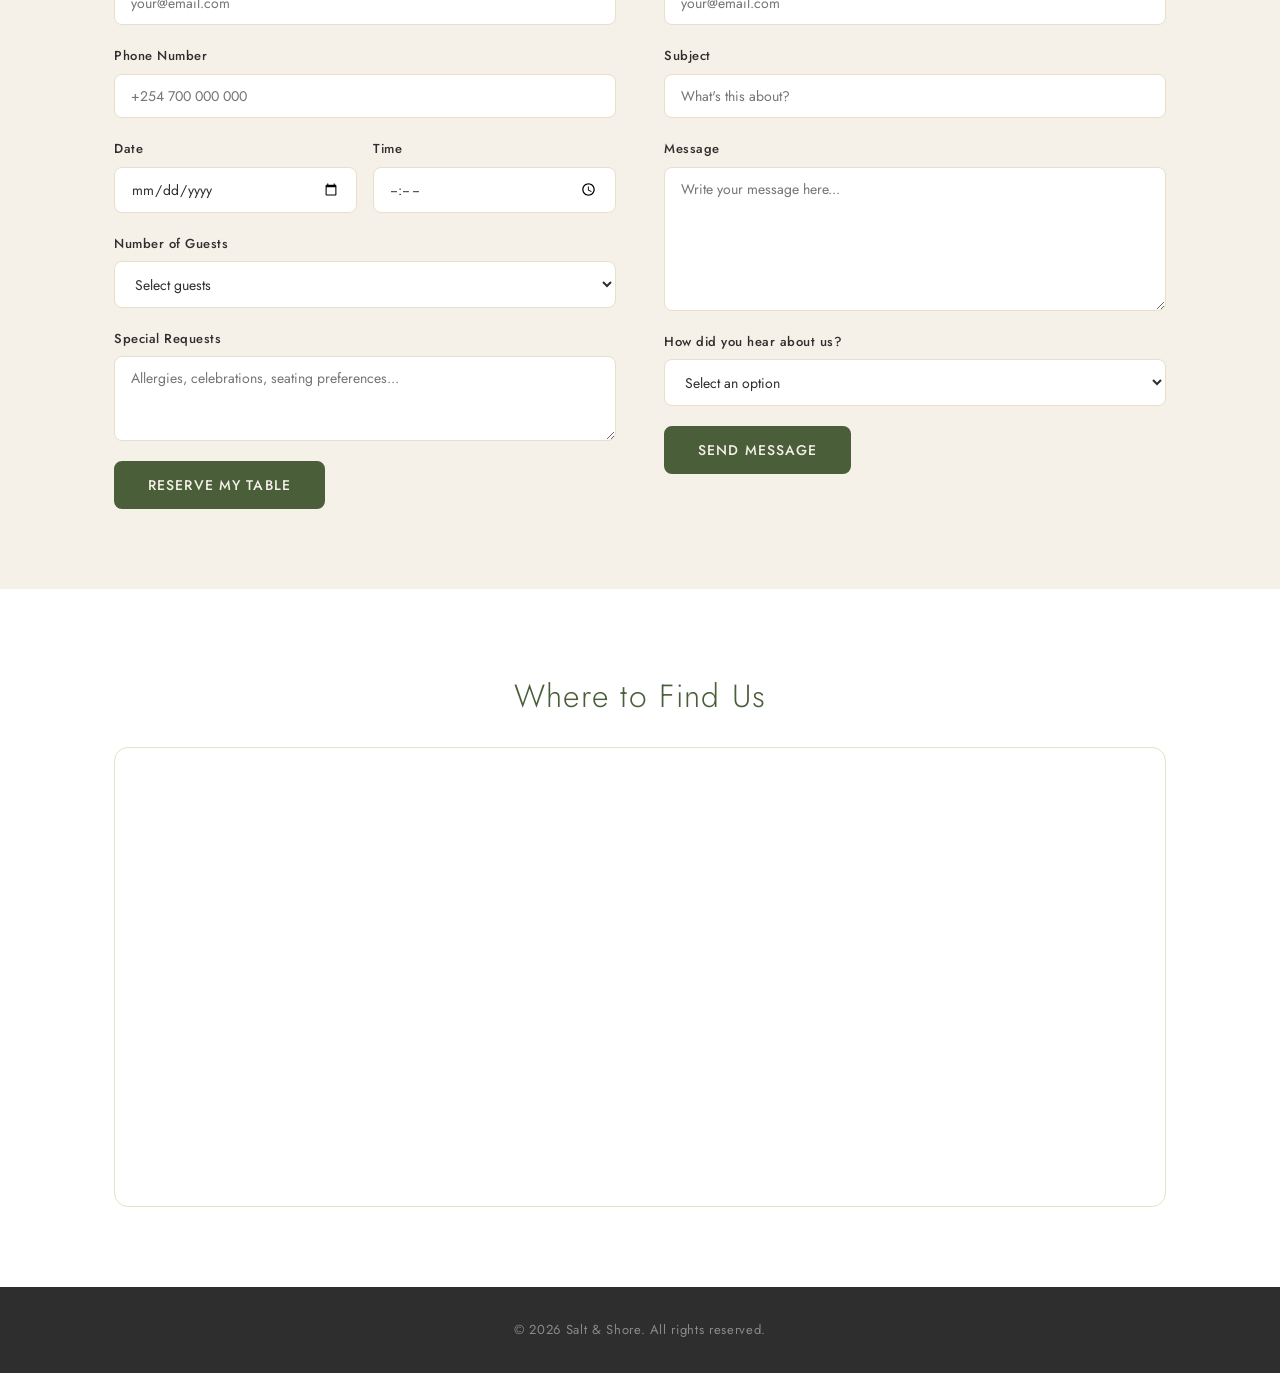
==== commit ba4899c2: "Changed styles path" ====
--- a/public/contact.html
+++ b/public/contact.html
@@ -4,7 +4,7 @@
   <meta charset="UTF-8" />
   <meta name="viewport" content="width=device-width, initial-scale=1.0" />
   <title>Contact — Salt & Shore</title>
-  <link rel="stylesheet" href="../styles/main.css" />
+  <link rel="stylesheet" href="/styles/main.css" />
 </head>
 <body>
 
--- a/styles/main.css
+++ b/styles/main.css
@@ -178,13 +178,20 @@
     border-bottom: 1px solid var(--sand);
   }
   
-  .logo a {
-    font-size: 20px;
-    font-weight: 300;
-    letter-spacing: 0.1em;
-    text-transform: uppercase;
-    color: var(--green-dark);
-  }
+.logo a {
+  display: flex;
+  flex-direction: column;
+  line-height: 1.5;
+  font-size: 26;
+}
+
+.logo a span {
+  font-size: 15px;
+  font-weight: 400;
+  letter-spacing: 0.2em;
+  text-transform: uppercase;
+  color: var(--driftwood);
+}
   
   nav ul {
     display: flex;
@@ -205,50 +212,68 @@
   }
   
   /* ============================================
-     HERO SECTIONS
-     ============================================ */
-  #hero,
-  #menu-hero,
-  #contact-hero,
-  #story-hero {
-    min-height: 100vh;
-    display: flex;
-    align-items: center;
-    justify-content: center;
-    text-align: center;
-    padding: var(--nav-height) 1.5rem 0;
-    background-color: var(--cream);
-    background-size: cover;
-    background-position: center;
-    position: relative;
-  }
-  
-  #menu-hero,
-  #contact-hero,
-  #story-hero {
-    min-height: 50vh;
-  }
-  
-  .hero-content {
-    max-width: 700px;
-  }
-  
-  .hero-content h1 {
-    font-size: clamp(2rem, 5vw, 3.5rem);
-    font-weight: 300;
-    letter-spacing: 0.04em;
-    color: var(--green-dark);
-    line-height: 1.2;
-    margin-bottom: 1rem;
-  }
-  
-  .hero-content p {
-    font-size: 18px;
-    font-weight: 400;
-    color: var(--text-mid);
-    margin-bottom: 2rem;
-  }
-  
+   HERO SECTIONS
+   ============================================ */
+#hero,
+#menu-hero,
+#contact-hero,
+#story-hero {
+  min-height: 80vh;
+  display: flex;
+  align-items: center;
+  justify-content: center;
+  text-align: center;
+  padding: var(--nav-height) 1.5rem 0;
+  background-size: cover;
+  background-position: center;
+  background-repeat: no-repeat;
+  position: relative;
+}
+  #hero { background-image: url('../assets/salt10.jpeg'); }
+  #menu-hero { background-image: url('/assets/entrance.jpeg'); }
+  #story-hero { background-image: url('../assets/entrance.jpeg'); }
+  #contact-hero { background-image: url('../assets/saltnshore.jpeg'); }
+  #events-hero { background-image: url('../assets/salt6.jpeg'); }
+  #gallery-hero { background-image: url('../assets/salt12.jpeg'); }
+/* dark overlay so text is readable */
+#hero::before,
+#menu-hero::before,
+#contact-hero::before,
+#story-hero::before {
+  content: '';
+  position: absolute;
+  inset: 0;
+  background-color: rgba(0, 0, 0, 0.45);
+  z-index: 0;
+}
+
+#menu-hero,
+#contact-hero,
+#story-hero {
+  min-height: 50vh;
+}
+
+.hero-content {
+  max-width: 700px;
+  position: relative;
+  z-index: 1;
+}
+
+.hero-content h1 {
+  font-size: clamp(2rem, 5vw, 3.5rem);
+  font-weight: 300;
+  letter-spacing: 0.04em;
+  color: var(--cream);
+  line-height: 1.2;
+  margin-bottom: 1rem;
+}
+
+.hero-content p {
+  font-size: 18px;
+  font-weight: 400;
+  color: rgba(255, 255, 255, 0.85);
+  margin-bottom: 2rem;
+}
   /* ============================================
      SECTIONS — GENERAL
      ============================================ */
@@ -264,20 +289,126 @@
     margin-bottom: 0.5rem;
   }
   
-  /* ============================================
-     ABOUT TEASER
-     ============================================ */
-  #about-teaser {
-    text-align: center;
-    background-color: var(--white);
-  }
-  
-  #about-teaser p {
-    max-width: 600px;
-    margin: 0 auto 2rem;
-    color: var(--text-mid);
-    font-size: 16px;
-  }
+/* ============================================
+   ABOUT TEASER — SPLIT LAYOUT
+   ============================================ */
+#about-teaser {
+  background-color: var(--white);
+  padding: var(--section-pad);
+}
+
+/* ============================================
+   HOME MENU SECTION
+   ============================================ */
+#home-menu {
+  background-color: var(--cream);
+  padding: var(--section-pad);
+}
+
+#home-menu .split-text .event-label {
+  margin-bottom: 0.75rem;
+}
+
+.home-menu-cards {
+  display: grid;
+  grid-template-columns: repeat(3, 1fr);
+  gap: 0.75rem;
+  margin: 1.5rem 0 2rem;
+}
+
+.home-menu-item {
+  border-radius: var(--radius);
+  overflow: hidden;
+  position: relative;
+}
+
+.home-menu-item img {
+  width: 100%;
+  height: 110px;
+  object-fit: cover;
+  display: block;
+  transition: transform 0.4s ease;
+}
+
+.home-menu-item:hover img {
+  transform: scale(1.05);
+}
+
+.home-menu-item span {
+  display: block;
+  font-size: 12px;
+  font-weight: 500;
+  color: var(--green-dark);
+  margin-top: 0.4rem;
+  letter-spacing: 0.03em;
+}
+
+/* ============================================
+   COUNTDOWN — PARTY VARIANT (dark bg)
+   ============================================ */
+.countdown-party {
+  margin: 1.5rem 0 2rem;
+}
+
+.countdown-party .countdown-item {
+  background-color: rgba(255, 255, 255, 0.1);
+}
+
+.countdown-party .countdown-item span {
+  color: var(--cream);
+}
+
+.countdown-party .countdown-item label {
+  color: var(--green-light);
+}
+
+.countdown-party .countdown-sep {
+  color: var(--green-light);
+}
+
+/* ============================================
+   COUNTDOWN — CTA VARIANT (centered, light)
+   ============================================ */
+.countdown-cta {
+  justify-content: center;
+  margin: 1.5rem auto;
+}
+
+.countdown-cta .countdown-item {
+  background-color: rgba(255, 255, 255, 0.12);
+}
+
+.countdown-cta .countdown-item span {
+  color: var(--cream);
+}
+
+.countdown-cta .countdown-item label {
+  color: var(--green-light);
+}
+
+.countdown-cta .countdown-sep {
+  color: var(--green-light);
+}
+
+.cta-sub {
+  font-size: 13px;
+  letter-spacing: 0.06em;
+  color: var(--green-light);
+  margin: 0 auto 2rem !important;
+}
+
+/* home menu responsive */
+@media (max-width: 768px) {
+  .home-menu-cards {
+    grid-template-columns: repeat(3, 1fr);
+  }
+}
+
+@media (max-width: 480px) {
+  .home-menu-cards {
+    grid-template-columns: 1fr;
+  }
+}
   
   /* ============================================
      MENU HIGHLIGHT & MENU GRID
@@ -328,44 +459,315 @@
   .menu-section h2 {
     margin-bottom: 0.25rem;
   }
-  
   /* ============================================
-     TESTIMONIALS
-     ============================================ */
-  #testimonials {
-    background-color: var(--sand);
+   FLOATING COUNTDOWN
+   ============================================ */
+.floating-countdown {
+  position: fixed;
+  top: calc(var(--nav-height) + 1rem);
+  right: 1.5rem;
+  z-index: 999;
+  background-color: var(--green-dark);
+  border-radius: var(--radius-lg);
+  padding: 0.75rem 1rem;
+  min-width: 220px;
+  box-shadow: 0 4px 20px rgba(0,0,0,0.2);
+}
+
+.floating-countdown-header {
+  display: flex;
+  justify-content: space-between;
+  align-items: center;
+  margin-bottom: 0.6rem;
+}
+
+.floating-label {
+  font-size: 11px;
+  font-weight: 600;
+  letter-spacing: 0.1em;
+  text-transform: uppercase;
+  color: var(--driftwood);
+}
+
+.floating-toggle {
+  background: none;
+  border: none;
+  color: var(--cream);
+  font-size: 18px;
+  cursor: pointer;
+  line-height: 1;
+  padding: 0;
+}
+
+.floating-timer {
+  display: flex;
+  align-items: center;
+  gap: 0.3rem;
+  margin-bottom: 0.75rem;
+}
+
+.floating-item {
+  display: flex;
+  flex-direction: column;
+  align-items: center;
+  background-color: rgba(255,255,255,0.08);
+  border-radius: 6px;
+  padding: 0.4rem 0.5rem;
+  min-width: 42px;
+}
+
+.floating-item span {
+  font-size: 1.1rem;
+  font-weight: 300;
+  color: var(--cream);
+  line-height: 1;
+}
+
+.floating-item label {
+  font-size: 9px;
+  font-weight: 500;
+  letter-spacing: 0.08em;
+  text-transform: uppercase;
+  color: var(--green-light);
+  margin-top: 3px;
+}
+
+.floating-sep {
+  font-size: 1rem;
+  color: var(--green-light);
+  margin-bottom: 0.8rem;
+}
+
+.floating-btn {
+  display: block;
+  text-align: center;
+  font-size: 12px;
+  font-weight: 500;
+  letter-spacing: 0.08em;
+  text-transform: uppercase;
+  background-color: var(--driftwood);
+  color: var(--white);
+  padding: 0.5rem;
+  border-radius: 6px;
+  transition: opacity var(--transition);
+}
+
+.floating-btn:hover {
+  opacity: 0.85;
+}
+
+/* ============================================
+   GOOGLE-STYLE REVIEWS
+   ============================================ */
+#reviews {
+  background-color: var(--white);
+  padding: var(--section-pad);
+}
+
+#reviews h2 {
+  margin-bottom: 2rem;
+  text-align: center;
+}
+
+.reviews-summary {
+  display: flex;
+  gap: 3rem;
+  align-items: center;
+  background-color: var(--cream);
+  border-radius: var(--radius-lg);
+  padding: 2rem 2.5rem;
+  margin-bottom: 3rem;
+}
+
+.summary-score {
+  display: flex;
+  flex-direction: column;
+  align-items: center;
+  min-width: 120px;
+}
+
+.score-number {
+  font-size: 3.5rem;
+  font-weight: 300;
+  color: var(--green-dark);
+  line-height: 1;
+}
+
+.score-stars {
+  font-size: 20px;
+  color: var(--driftwood);
+  margin: 0.4rem 0;
+  letter-spacing: 2px;
+}
+
+.score-count {
+  font-size: 12px;
+  color: var(--text-light);
+  text-align: center;
+}
+
+.summary-bars {
+  flex: 1;
+  display: flex;
+  flex-direction: column;
+  gap: 0.5rem;
+}
+
+.bar-row {
+  display: flex;
+  align-items: center;
+  gap: 0.75rem;
+  font-size: 13px;
+  color: var(--text-mid);
+}
+
+.bar-row span {
+  min-width: 28px;
+  text-align: right;
+}
+
+.bar-track {
+  flex: 1;
+  height: 8px;
+  background-color: var(--sand);
+  border-radius: 4px;
+  overflow: hidden;
+}
+
+.bar-fill {
+  height: 100%;
+  background-color: var(--driftwood);
+  border-radius: 4px;
+  transition: width 0.4s ease;
+}
+
+.reviews-grid {
+  display: grid;
+  grid-template-columns: repeat(auto-fit, minmax(280px, 1fr));
+  gap: 1.5rem;
+  margin-bottom: 3rem;
+}
+
+.review-card {
+  background-color: var(--cream);
+  border: 1px solid var(--sand);
+  border-radius: var(--radius-lg);
+  padding: 1.5rem;
+}
+
+.review-header {
+  display: flex;
+  align-items: center;
+  gap: 0.75rem;
+  margin-bottom: 0.75rem;
+}
+
+.reviewer-avatar {
+  width: 42px;
+  height: 42px;
+  border-radius: 50%;
+  background-color: var(--green-dark);
+  color: var(--cream);
+  display: flex;
+  align-items: center;
+  justify-content: center;
+  font-size: 13px;
+  font-weight: 600;
+  flex-shrink: 0;
+}
+
+.reviewer-info {
+  display: flex;
+  flex-direction: column;
+}
+
+.reviewer-name {
+  font-size: 14px;
+  font-weight: 500;
+  color: var(--text-dark);
+}
+
+.reviewer-date {
+  font-size: 12px;
+  color: var(--text-light);
+}
+
+.review-stars {
+  font-size: 16px;
+  color: var(--driftwood);
+  letter-spacing: 2px;
+  margin-bottom: 0.6rem;
+}
+
+.review-text {
+  font-size: 14px;
+  color: var(--text-mid);
+  line-height: 1.7;
+  font-style: italic;
+}
+
+/* REVIEW FORM */
+.review-form-block {
+  background-color: var(--cream);
+  border-radius: var(--radius-lg);
+  padding: 2rem 2.5rem;
+  border: 1px solid var(--sand);
+}
+
+.review-form-block h3 {
+  font-size: 18px;
+  font-weight: 400;
+  color: var(--green-dark);
+  margin-bottom: 0.4rem;
+}
+
+.review-form-block > p {
+  font-size: 14px;
+  color: var(--text-mid);
+  margin-bottom: 1.5rem;
+}
+
+.star-picker {
+  display: flex;
+  gap: 4px;
+  font-size: 28px;
+  color: var(--sand);
+  cursor: pointer;
+  margin-top: 4px;
+}
+
+.star-picker span.active {
+  color: var(--driftwood);
+}
+
+.star-picker span:hover {
+  color: var(--driftwood);
+}
+
+.review-note {
+  font-size: 12px;
+  color: var(--text-light);
+  margin-top: 1rem !important;
+  margin-bottom: 0 !important;
+}
+
+/* Reviews responsive */
+@media (max-width: 768px) {
+  .reviews-summary {
+    flex-direction: column;
+    gap: 1.5rem;
     text-align: center;
   }
-  
-  .testimonial-grid {
-    display: grid;
-    grid-template-columns: repeat(auto-fit, minmax(260px, 1fr));
-    gap: 1.5rem;
-    margin-top: 2rem;
-  }
-  
-  blockquote {
-    background-color: var(--white);
-    border-radius: var(--radius-lg);
-    padding: 1.75rem;
-    border-left: 4px solid var(--green-light);
-    text-align: left;
-  }
-  
-  blockquote p {
-    font-size: 15px;
-    color: var(--text-mid);
-    font-style: italic;
-    margin-bottom: 1rem;
-    line-height: 1.7;
-  }
-  
-  blockquote cite {
-    font-size: 13px;
-    font-weight: 500;
-    color: var(--green-dark);
-    letter-spacing: 0.05em;
-  }
+
+  .bar-row {
+    font-size: 12px;
+  }
+
+  .floating-countdown {
+    min-width: 180px;
+    right: 1rem;
+  }
+}
   
   /* ============================================
      CTA SECTION
@@ -404,96 +806,100 @@
     color: var(--cream);
   }
   
-  /* ============================================
-     STORY PAGE — SPLIT SECTIONS
-     ============================================ */
-  .story-section {
-    padding: var(--section-pad);
-  }
-  
+ /* ============================================
+   STORY PAGE — SPLIT SECTIONS
+   ============================================ */
+.story-section {
+  padding: var(--section-pad);
+}
+
+.split {
+  display: grid;
+  grid-template-columns: 1fr 1fr;
+  gap: 3rem;
+  align-items: center;
+  margin-bottom: 2rem;
+}
+
+.split.reverse .split-image {
+  order: 2;
+}
+
+.split.reverse .split-text {
+  order: 1;
+}
+
+.split-image img {
+  width: 100%;
+  height: 420px;
+  object-fit: cover;
+  display: block;
+}
+
+.split-text h2 {
+  font-size: clamp(1.4rem, 2.5vw, 1.9rem);
+  font-weight: 400;
+  color: var(--green-dark);
+  margin-bottom: 1rem;
+}
+
+.split-text p {
+  color: var(--text-mid);
+  margin-bottom: 1rem;
+  font-size: 15px;
+  line-height: 1.8;
+}
+
+.split-text a {
+  display: inline-block;
+  margin-top: 0.5rem;
+  color: var(--driftwood);
+  font-size: 14px;
+  font-weight: 500;
+  letter-spacing: 0.05em;
+  border-bottom: 1px solid var(--driftwood);
+  padding-bottom: 2px;
+  transition: color var(--transition), border-color var(--transition);
+}
+
+.split-text a:hover {
+  color: var(--green-dark);
+  border-color: var(--green-dark);
+}
+
+.values-list {
+  list-style: none;
+  margin-top: 1rem;
+  display: flex;
+  flex-direction: column;
+  gap: 0.6rem;
+}
+
+.values-list li {
+  font-size: 14px;
+  color: var(--text-mid);
+  font-weight: 500;
+  line-height: 1.6;
+}
+
+/* responsive */
+@media (max-width: 768px) {
   .split {
-    display: grid;
-    grid-template-columns: 1fr 1fr;
-    gap: 4rem;
-    align-items: center;
-  }
-  
-  .split.reverse .split-image {
-    order: 2;
-  }
-  
+    grid-template-columns: 1fr;
+    gap: 1.5rem;
+  }
+
+  .split.reverse .split-image,
   .split.reverse .split-text {
-    order: 1;
-  }
-  
+    order: unset;
+  }
+
   .split-image img {
-    width: 100%;
-    height: 400px;
-    object-fit: cover;
-    border-radius: var(--radius-lg);
-  }
-  
-  .split-text h2 {
-    margin-bottom: 1rem;
-  }
-  
-  .split-text p {
-    color: var(--text-mid);
-    margin-bottom: 1rem;
-    font-size: 15px;
-  }
-  
-  .values-list {
-    list-style: none;
-    margin-top: 1rem;
-    display: flex;
-    flex-direction: column;
-    gap: 0.6rem;
-  }
-  
-  .values-list li {
-    font-size: 14px;
-    color: var(--text-mid);
-    font-weight: 500;
-  }
-  
-  /* ============================================
-     AWARDS
-     ============================================ */
-  #awards {
-    text-align: center;
-  }
-  
-  .awards-grid {
-    display: grid;
-    grid-template-columns: repeat(auto-fit, minmax(200px, 1fr));
-    gap: 1.5rem;
-    margin-top: 2rem;
-  }
-  
-  .award-card {
-    background-color: var(--white);
-    border: 1px solid var(--sand);
-    border-radius: var(--radius-lg);
-    padding: 2rem 1.5rem;
-  }
-  
-  .award-icon {
-    font-size: 28px;
-    margin-bottom: 0.75rem;
-  }
-  
-  .award-card h3 {
-    font-size: 14px;
-    font-weight: 500;
-    color: var(--green-dark);
-    margin-bottom: 0.4rem;
-  }
-  
-  .award-card p {
-    font-size: 13px;
-    color: var(--text-light);
-  }
+    height: 260px;
+  }
+}
+  
+
   
   /* ============================================
      CONTACT PAGE
@@ -1172,6 +1578,252 @@
     }
   }
   /* ============================================
+   NAV DARK VARIANT — menu page
+   ============================================ */
+.nav-dark {
+  background-color: rgba(10, 18, 35, 0.85) !important;
+  border-bottom: 1px solid rgba(255,255,255,0.08) !important;
+}
+
+.nav-dark .logo a {
+  color: var(--cream);
+}
+
+.nav-dark .logo a span {
+  color: var(--driftwood);
+}
+
+.nav-dark ul li a {
+  color: rgba(255,255,255,0.7);
+}
+
+.nav-dark ul li a:hover {
+  color: var(--cream);
+}
+
+/* ============================================
+   MENU HERO — DARK VIDEO
+   ============================================ */
+#menu-hero-dark {
+  position: relative;
+  min-height: 100vh;
+  background-color: #0a1223;
+  display: flex;
+  align-items: center;
+  overflow: hidden;
+}
+
+.hero-video {
+  position: absolute;
+  inset: 0;
+  width: 100%;
+  height: 100%;
+  object-fit: cover;
+  z-index: 0;
+  opacity: 0.4;
+}
+
+.hero-video-overlay {
+  position: absolute;
+  inset: 0;
+  background: linear-gradient(
+    120deg,
+    rgba(10, 18, 35, 0.92) 20%,
+    rgba(10, 18, 35, 0.3) 60%
+  );
+  z-index: 1;
+}
+
+.menu-hero-content {
+  position: relative;
+  z-index: 2;
+  width: 100%;
+  max-width: var(--container-max);
+  margin: 0 auto;
+  padding: calc(var(--nav-height) + 2rem) 2.5rem 4rem;
+  display: flex;
+  align-items: center;
+  justify-content: space-between;
+}
+
+.menu-hero-text {
+  max-width: 520px;
+}
+
+.menu-hero-label {
+  display: inline-block;
+  font-size: 11px;
+  font-weight: 600;
+  letter-spacing: 0.18em;
+  text-transform: uppercase;
+  color: var(--driftwood);
+  margin-bottom: 1.25rem;
+}
+
+.menu-hero-text h1 {
+  font-size: clamp(2.2rem, 5vw, 3.8rem);
+  font-weight: 300;
+  color: var(--cream);
+  line-height: 1.15;
+  margin-bottom: 1.25rem;
+  letter-spacing: 0.02em;
+}
+
+.menu-hero-text p {
+  font-size: 16px;
+  color: rgba(255,255,255,0.65);
+  line-height: 1.8;
+  margin-bottom: 2rem;
+}
+
+.btn-light {
+  background-color: var(--cream);
+  color: var(--green-dark);
+  border-color: var(--cream);
+}
+
+.btn-light:hover {
+  background-color: transparent;
+  color: var(--cream);
+  border-color: var(--cream);
+}
+
+/* FLOATING DISH CARDS */
+.floating-dish {
+  position: absolute;
+  background-color: rgba(255,255,255,0.06);
+  backdrop-filter: blur(10px);
+  border: 1px solid rgba(255,255,255,0.12);
+  border-radius: 14px;
+  padding: 0.6rem;
+  display: flex;
+  align-items: center;
+  gap: 0.75rem;
+  min-width: 210px;
+  animation: floatUpDown 4s ease-in-out infinite;
+}
+
+.floating-dish img {
+  width: 56px;
+  height: 56px;
+  border-radius: 10px;
+  object-fit: cover;
+  flex-shrink: 0;
+}
+
+.floating-dish-info {
+  display: flex;
+  flex-direction: column;
+  gap: 3px;
+}
+
+.dish-name {
+  font-size: 13px;
+  font-weight: 500;
+  color: var(--cream);
+}
+
+.dish-tag {
+  font-size: 11px;
+  color: var(--driftwood);
+  letter-spacing: 0.05em;
+}
+
+.floating-dish-1 {
+  top: 25%;
+  right: 8%;
+  animation-delay: 0s;
+}
+
+.floating-dish-2 {
+  bottom: 28%;
+  right: 14%;
+  animation-delay: 1.5s;
+}
+
+@keyframes floatUpDown {
+  0%, 100% { transform: translateY(0px); }
+  50%       { transform: translateY(-10px); }
+}
+
+/* ============================================
+   VIDEO BREAK SECTION
+   ============================================ */
+#menu-video-break {
+  position: relative;
+  height: 500px;
+  overflow: hidden;
+}
+
+.video-break-inner {
+  position: relative;
+  width: 100%;
+  height: 100%;
+}
+
+.break-video {
+  position: absolute;
+  inset: 0;
+  width: 100%;
+  height: 100%;
+  object-fit: cover;
+  z-index: 0;
+}
+
+.video-break-overlay {
+  position: absolute;
+  inset: 0;
+  background-color: rgba(10, 18, 35, 0.65);
+  z-index: 1;
+  display: flex;
+  align-items: center;
+  justify-content: center;
+  text-align: center;
+}
+
+.video-break-content {
+  max-width: 600px;
+  padding: 0 1.5rem;
+}
+
+.video-break-content h2 {
+  font-size: clamp(1.6rem, 3.5vw, 2.4rem);
+  font-weight: 300;
+  color: var(--cream);
+  line-height: 1.3;
+  margin: 0.75rem 0 1rem;
+}
+
+.video-break-content p {
+  font-size: 15px;
+  color: rgba(255,255,255,0.7);
+  line-height: 1.8;
+}
+
+/* Menu hero responsive */
+@media (max-width: 768px) {
+  .menu-hero-content {
+    flex-direction: column;
+    align-items: flex-start;
+    padding-bottom: 12rem;
+  }
+
+  .floating-dish-1 {
+    top: auto;
+    bottom: 6rem;
+    right: 1rem;
+  }
+
+  .floating-dish-2 {
+    bottom: 1.5rem;
+    right: 1rem;
+  }
+
+  #menu-video-break {
+    height: 360px;
+  }
+}
+  /* ============================================
      RESPONSIVE
      ============================================ */
   @media (max-width: 768px) {
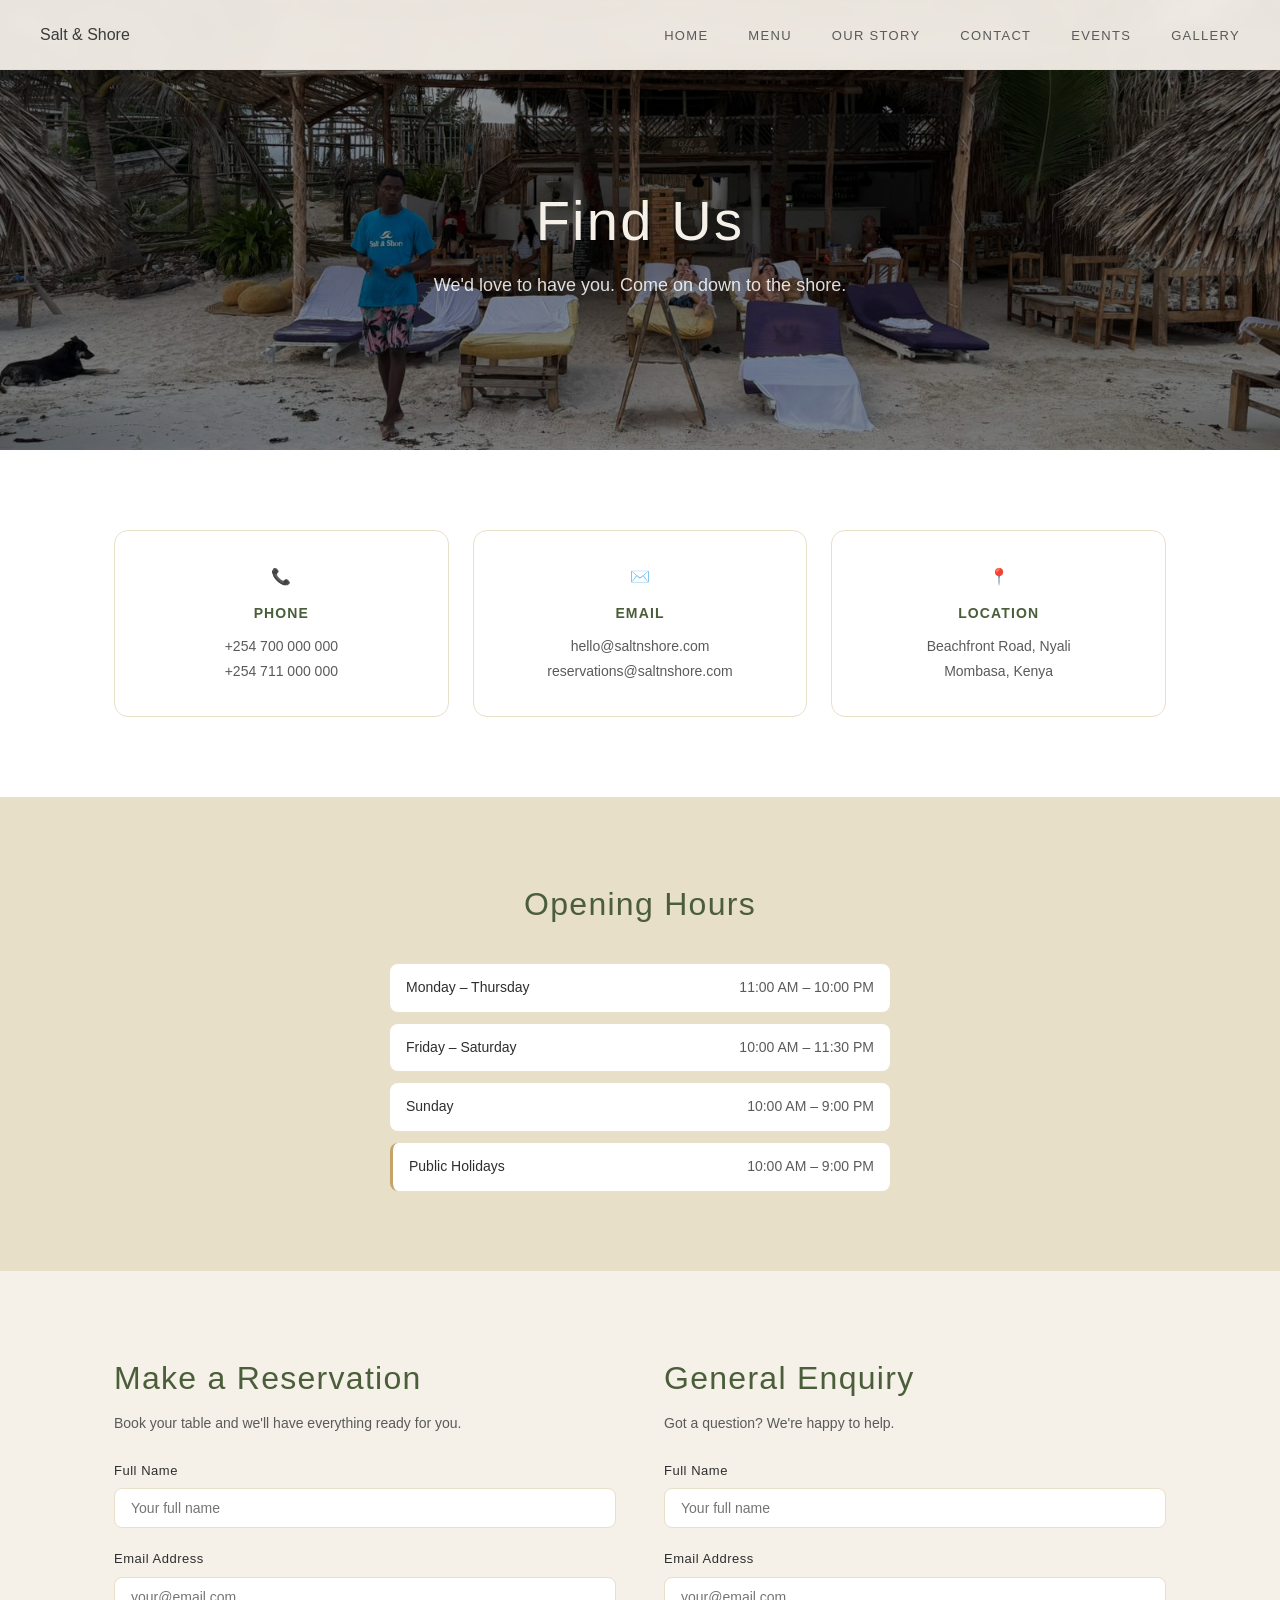
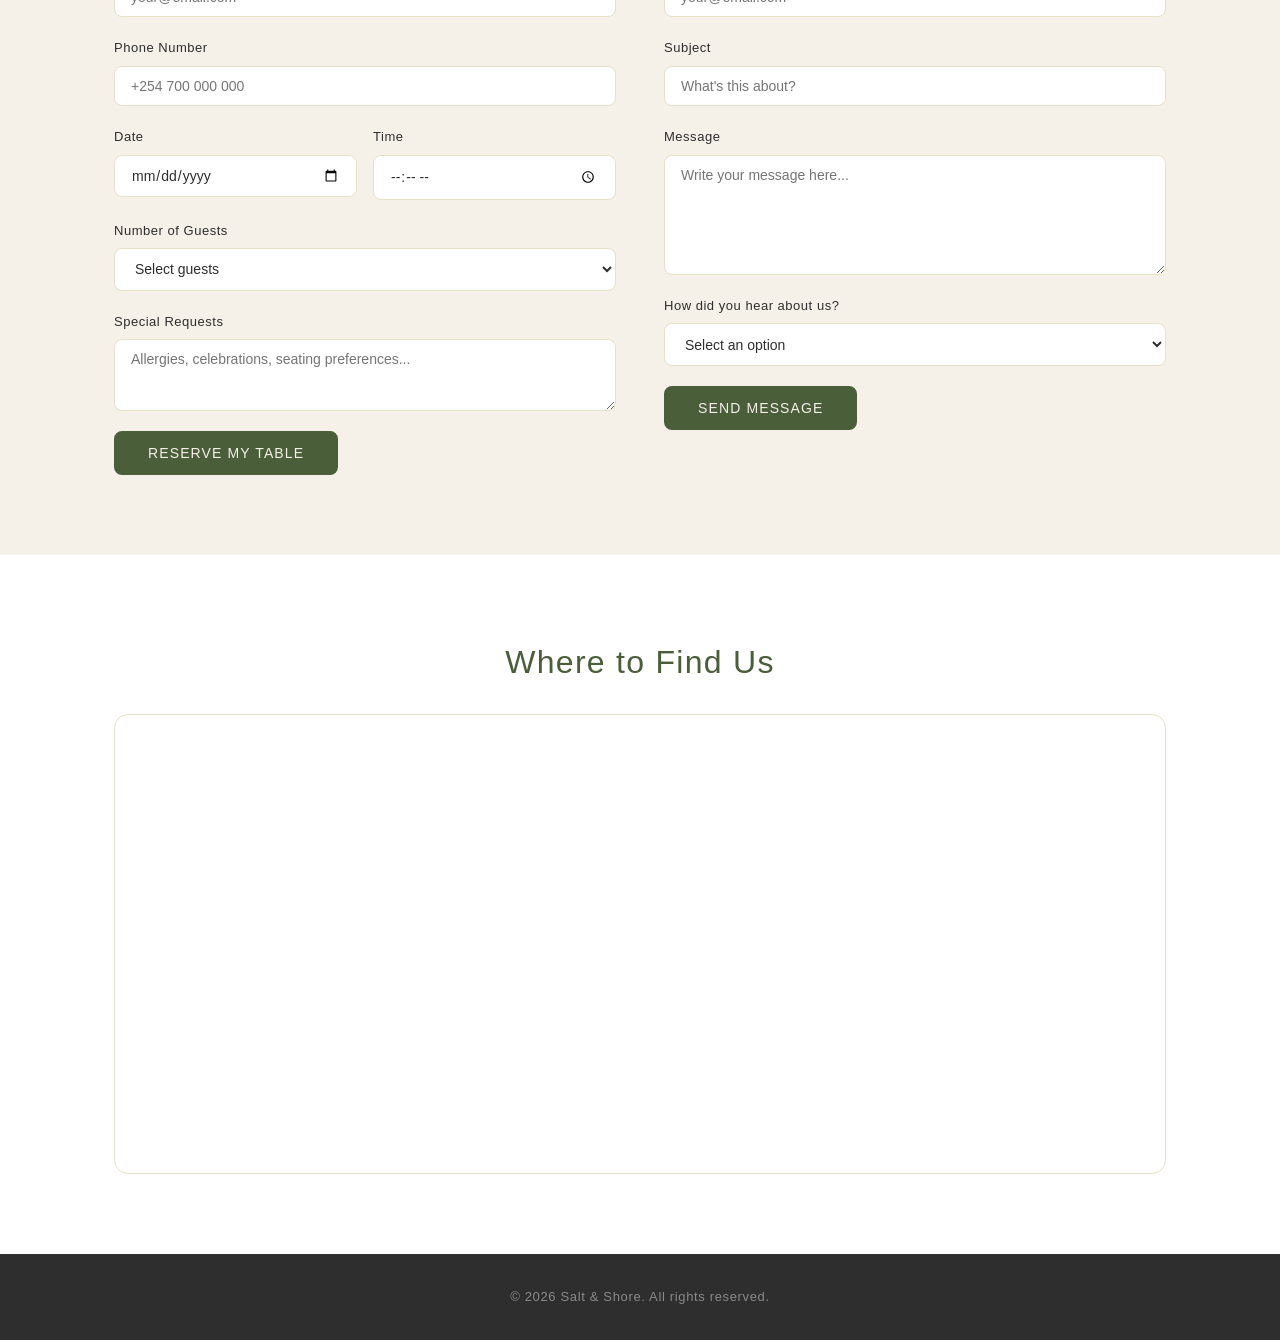
==== commit 6cf1e13c: "Fixed paths" ====
--- a/public/contact.html
+++ b/public/contact.html
@@ -4,7 +4,7 @@
   <meta charset="UTF-8" />
   <meta name="viewport" content="width=device-width, initial-scale=1.0" />
   <title>Contact — Salt & Shore</title>
-  <link rel="stylesheet" href="/styles/main.css" />
+  <link rel="stylesheet" href="styles/main.css" />
 </head>
 <body>
 
--- a/public/styles/main.css
+++ b/public/styles/main.css
@@ -0,0 +1,1880 @@
+/* ============================================
+   SALT & SHORE — main.css
+   ============================================ */
+
+/* FONTS */
+@font-face {
+    font-family: 'Jost';
+    src: url('../assets/fonts/Jost-Light.woff2') format('woff2');
+    font-weight: 300;
+    font-style: normal;
+    font-display: swap;
+  }
+  
+  @font-face {
+    font-family: 'Jost';
+    src: url('../assets/fonts/Jost-Regular.woff2') format('woff2');
+    font-weight: 400;
+    font-style: normal;
+    font-display: swap;
+  }
+  
+  @font-face {
+    font-family: 'Jost';
+    src: url('../assets/fonts/Jost-Medium.woff2') format('woff2');
+    font-weight: 500;
+    font-style: normal;
+    font-display: swap;
+  }
+  
+  @font-face {
+    font-family: 'Jost';
+    src: url('../assets/fonts/Jost-SemiBold.woff2') format('woff2');
+    font-weight: 600;
+    font-style: normal;
+    font-display: swap;
+  }
+  
+  /* ============================================
+     RESET & BASE
+     ============================================ */
+  *, *::before, *::after {
+    box-sizing: border-box;
+    margin: 0;
+    padding: 0;
+  }
+  
+  html {
+    scroll-behavior: smooth;
+  }
+  
+  body {
+    font-family: 'Jost', sans-serif;
+    font-weight: 400;
+    font-size: 16px;
+    line-height: 1.7;
+    background-color: #f5f0e8;
+    color: #3b3b3b;
+  }
+  
+  img {
+    max-width: 100%;
+    display: block;
+  }
+  
+  a {
+    text-decoration: none;
+    color: inherit;
+  }
+  
+  ul {
+    list-style: none;
+  }
+  
+  /* ============================================
+     CSS VARIABLES
+     ============================================ */
+  :root {
+    --green-dark:    #4a5e3a;
+    --green-mid:     #7a8c6e;
+    --green-light:   #b5c4a1;
+    --cream:         #f5f0e8;
+    --sand:          #e8dfc8;
+    --driftwood:     #c4a46b;
+    --text-dark:     #2e2e2e;
+    --text-mid:      #5a5a5a;
+    --text-light:    #8a8a8a;
+    --white:         #ffffff;
+  
+    --nav-height:    70px;
+    --section-pad:   5rem 1.5rem;
+    --container-max: 1100px;
+    --radius:        8px;
+    --radius-lg:     14px;
+    --transition:    0.3s ease;
+  }
+  
+  /* ============================================
+     UTILITY
+     ============================================ */
+  .container {
+    max-width: var(--container-max);
+    margin: 0 auto;
+    padding: 0 1.5rem;
+  }
+  
+  .section-sub {
+    color: var(--text-mid);
+    font-size: 15px;
+    margin-top: 0.4rem;
+    margin-bottom: 2rem;
+  }
+  
+  .alt-bg {
+    background-color: var(--sand);
+  }
+  
+  /* ============================================
+     BUTTONS
+     ============================================ */
+  .btn {
+    display: inline-block;
+    padding: 0.75rem 2rem;
+    background-color: var(--green-dark);
+    color: var(--cream);
+    font-family: 'Jost', sans-serif;
+    font-size: 14px;
+    font-weight: 500;
+    letter-spacing: 0.08em;
+    text-transform: uppercase;
+    border-radius: var(--radius);
+    border: 2px solid var(--green-dark);
+    cursor: pointer;
+    transition: background-color var(--transition), color var(--transition);
+  }
+  
+  .btn:hover {
+    background-color: transparent;
+    color: var(--green-dark);
+  }
+  
+  .btn-secondary {
+    display: inline-block;
+    padding: 0.65rem 1.75rem;
+    background-color: transparent;
+    color: var(--green-dark);
+    font-family: 'Jost', sans-serif;
+    font-size: 14px;
+    font-weight: 500;
+    letter-spacing: 0.08em;
+    text-transform: uppercase;
+    border-radius: var(--radius);
+    border: 2px solid var(--green-dark);
+    cursor: pointer;
+    transition: background-color var(--transition), color var(--transition);
+  }
+  
+  .btn-secondary:hover {
+    background-color: var(--green-dark);
+    color: var(--cream);
+  }
+  
+  /* ============================================
+     NAVIGATION
+     ============================================ */
+  nav {
+    position: fixed;
+    top: 0;
+    left: 0;
+    width: 100%;
+    height: var(--nav-height);
+    background-color: rgba(245, 240, 232, 0.95);
+    backdrop-filter: blur(6px);
+    display: flex;
+    align-items: center;
+    justify-content: space-between;
+    padding: 0 2.5rem;
+    z-index: 100;
+    border-bottom: 1px solid var(--sand);
+  }
+  
+.logo a {
+  display: flex;
+  flex-direction: column;
+  line-height: 1.5;
+  font-size: 26;
+}
+
+.logo a span {
+  font-size: 15px;
+  font-weight: 400;
+  letter-spacing: 0.2em;
+  text-transform: uppercase;
+  color: var(--driftwood);
+}
+  
+  nav ul {
+    display: flex;
+    gap: 2.5rem;
+  }
+  
+  nav ul li a {
+    font-size: 13px;
+    font-weight: 500;
+    letter-spacing: 0.1em;
+    text-transform: uppercase;
+    color: var(--text-mid);
+    transition: color var(--transition);
+  }
+  
+  nav ul li a:hover {
+    color: var(--green-dark);
+  }
+  
+  /* ============================================
+   HERO SECTIONS
+   ============================================ */
+#hero,
+#menu-hero,
+#contact-hero,
+#story-hero {
+  min-height: 80vh;
+  display: flex;
+  align-items: center;
+  justify-content: center;
+  text-align: center;
+  padding: var(--nav-height) 1.5rem 0;
+  background-size: cover;
+  background-position: center;
+  background-repeat: no-repeat;
+  position: relative;
+}
+  #hero { background-image: url('/assets/salt10.jpeg'); }
+  #menu-hero { background-image: url('/assets/entrance.jpeg'); }
+  #story-hero { background-image: url('/assets/entrance.jpeg'); }
+  #contact-hero { background-image: url('/assets/saltnshore.jpeg'); }
+  #events-hero { background-image: url('/assets/salt6.jpeg'); }
+  #gallery-hero { background-image: url('/assets/salt12.jpeg'); }
+/* dark overlay so text is readable */
+#hero::before,
+#menu-hero::before,
+#contact-hero::before,
+#story-hero::before {
+  content: '';
+  position: absolute;
+  inset: 0;
+  background-color: rgba(0, 0, 0, 0.45);
+  z-index: 0;
+}
+
+#menu-hero,
+#contact-hero,
+#story-hero {
+  min-height: 50vh;
+}
+
+.hero-content {
+  max-width: 700px;
+  position: relative;
+  z-index: 1;
+}
+
+.hero-content h1 {
+  font-size: clamp(2rem, 5vw, 3.5rem);
+  font-weight: 300;
+  letter-spacing: 0.04em;
+  color: var(--cream);
+  line-height: 1.2;
+  margin-bottom: 1rem;
+}
+
+.hero-content p {
+  font-size: 18px;
+  font-weight: 400;
+  color: rgba(255, 255, 255, 0.85);
+  margin-bottom: 2rem;
+}
+  /* ============================================
+     SECTIONS — GENERAL
+     ============================================ */
+  section {
+    padding: var(--section-pad);
+  }
+  
+  section h2 {
+    font-size: clamp(1.5rem, 3vw, 2rem);
+    font-weight: 300;
+    letter-spacing: 0.04em;
+    color: var(--green-dark);
+    margin-bottom: 0.5rem;
+  }
+  
+/* ============================================
+   ABOUT TEASER — SPLIT LAYOUT
+   ============================================ */
+#about-teaser {
+  background-color: var(--white);
+  padding: var(--section-pad);
+}
+
+/* ============================================
+   HOME MENU SECTION
+   ============================================ */
+#home-menu {
+  background-color: var(--cream);
+  padding: var(--section-pad);
+}
+
+#home-menu .split-text .event-label {
+  margin-bottom: 0.75rem;
+}
+
+.home-menu-cards {
+  display: grid;
+  grid-template-columns: repeat(3, 1fr);
+  gap: 0.75rem;
+  margin: 1.5rem 0 2rem;
+}
+
+.home-menu-item {
+  border-radius: var(--radius);
+  overflow: hidden;
+  position: relative;
+}
+
+.home-menu-item img {
+  width: 100%;
+  height: 110px;
+  object-fit: cover;
+  display: block;
+  transition: transform 0.4s ease;
+}
+
+.home-menu-item:hover img {
+  transform: scale(1.05);
+}
+
+.home-menu-item span {
+  display: block;
+  font-size: 12px;
+  font-weight: 500;
+  color: var(--green-dark);
+  margin-top: 0.4rem;
+  letter-spacing: 0.03em;
+}
+
+/* ============================================
+   COUNTDOWN — PARTY VARIANT (dark bg)
+   ============================================ */
+.countdown-party {
+  margin: 1.5rem 0 2rem;
+}
+
+.countdown-party .countdown-item {
+  background-color: rgba(255, 255, 255, 0.1);
+}
+
+.countdown-party .countdown-item span {
+  color: var(--cream);
+}
+
+.countdown-party .countdown-item label {
+  color: var(--green-light);
+}
+
+.countdown-party .countdown-sep {
+  color: var(--green-light);
+}
+
+/* ============================================
+   COUNTDOWN — CTA VARIANT (centered, light)
+   ============================================ */
+.countdown-cta {
+  justify-content: center;
+  margin: 1.5rem auto;
+}
+
+.countdown-cta .countdown-item {
+  background-color: rgba(255, 255, 255, 0.12);
+}
+
+.countdown-cta .countdown-item span {
+  color: var(--cream);
+}
+
+.countdown-cta .countdown-item label {
+  color: var(--green-light);
+}
+
+.countdown-cta .countdown-sep {
+  color: var(--green-light);
+}
+
+.cta-sub {
+  font-size: 13px;
+  letter-spacing: 0.06em;
+  color: var(--green-light);
+  margin: 0 auto 2rem !important;
+}
+
+/* home menu responsive */
+@media (max-width: 768px) {
+  .home-menu-cards {
+    grid-template-columns: repeat(3, 1fr);
+  }
+}
+
+@media (max-width: 480px) {
+  .home-menu-cards {
+    grid-template-columns: 1fr;
+  }
+}
+  
+  /* ============================================
+     MENU HIGHLIGHT & MENU GRID
+     ============================================ */
+  #menu-highlight {
+    background-color: var(--cream);
+    text-align: center;
+  }
+  
+  .menu-grid {
+    display: grid;
+    grid-template-columns: repeat(auto-fit, minmax(220px, 1fr));
+    gap: 1.5rem;
+    margin-top: 2rem;
+    margin-bottom: 2.5rem;
+  }
+  
+  .menu-card {
+    background-color: var(--white);
+    border: 1px solid var(--sand);
+    border-radius: var(--radius-lg);
+    padding: 1.5rem;
+    transition: transform var(--transition), box-shadow var(--transition);
+  }
+  
+  .menu-card:hover {
+    transform: translateY(-4px);
+    box-shadow: 0 8px 24px rgba(74, 94, 58, 0.1);
+  }
+  
+  .menu-card h3 {
+    font-size: 15px;
+    font-weight: 500;
+    color: var(--green-dark);
+    margin-bottom: 0.5rem;
+  }
+  
+  .menu-card p {
+    font-size: 14px;
+    color: var(--text-mid);
+    line-height: 1.6;
+  }
+  
+  .menu-section {
+    padding: var(--section-pad);
+  }
+  
+  .menu-section h2 {
+    margin-bottom: 0.25rem;
+  }
+  /* ============================================
+   FLOATING COUNTDOWN
+   ============================================ */
+.floating-countdown {
+  position: fixed;
+  top: calc(var(--nav-height) + 1rem);
+  right: 1.5rem;
+  z-index: 999;
+  background-color: var(--green-dark);
+  border-radius: var(--radius-lg);
+  padding: 0.75rem 1rem;
+  min-width: 220px;
+  box-shadow: 0 4px 20px rgba(0,0,0,0.2);
+}
+
+.floating-countdown-header {
+  display: flex;
+  justify-content: space-between;
+  align-items: center;
+  margin-bottom: 0.6rem;
+}
+
+.floating-label {
+  font-size: 11px;
+  font-weight: 600;
+  letter-spacing: 0.1em;
+  text-transform: uppercase;
+  color: var(--driftwood);
+}
+
+.floating-toggle {
+  background: none;
+  border: none;
+  color: var(--cream);
+  font-size: 18px;
+  cursor: pointer;
+  line-height: 1;
+  padding: 0;
+}
+
+.floating-timer {
+  display: flex;
+  align-items: center;
+  gap: 0.3rem;
+  margin-bottom: 0.75rem;
+}
+
+.floating-item {
+  display: flex;
+  flex-direction: column;
+  align-items: center;
+  background-color: rgba(255,255,255,0.08);
+  border-radius: 6px;
+  padding: 0.4rem 0.5rem;
+  min-width: 42px;
+}
+
+.floating-item span {
+  font-size: 1.1rem;
+  font-weight: 300;
+  color: var(--cream);
+  line-height: 1;
+}
+
+.floating-item label {
+  font-size: 9px;
+  font-weight: 500;
+  letter-spacing: 0.08em;
+  text-transform: uppercase;
+  color: var(--green-light);
+  margin-top: 3px;
+}
+
+.floating-sep {
+  font-size: 1rem;
+  color: var(--green-light);
+  margin-bottom: 0.8rem;
+}
+
+.floating-btn {
+  display: block;
+  text-align: center;
+  font-size: 12px;
+  font-weight: 500;
+  letter-spacing: 0.08em;
+  text-transform: uppercase;
+  background-color: var(--driftwood);
+  color: var(--white);
+  padding: 0.5rem;
+  border-radius: 6px;
+  transition: opacity var(--transition);
+}
+
+.floating-btn:hover {
+  opacity: 0.85;
+}
+
+/* ============================================
+   GOOGLE-STYLE REVIEWS
+   ============================================ */
+#reviews {
+  background-color: var(--white);
+  padding: var(--section-pad);
+}
+
+#reviews h2 {
+  margin-bottom: 2rem;
+  text-align: center;
+}
+
+.reviews-summary {
+  display: flex;
+  gap: 3rem;
+  align-items: center;
+  background-color: var(--cream);
+  border-radius: var(--radius-lg);
+  padding: 2rem 2.5rem;
+  margin-bottom: 3rem;
+}
+
+.summary-score {
+  display: flex;
+  flex-direction: column;
+  align-items: center;
+  min-width: 120px;
+}
+
+.score-number {
+  font-size: 3.5rem;
+  font-weight: 300;
+  color: var(--green-dark);
+  line-height: 1;
+}
+
+.score-stars {
+  font-size: 20px;
+  color: var(--driftwood);
+  margin: 0.4rem 0;
+  letter-spacing: 2px;
+}
+
+.score-count {
+  font-size: 12px;
+  color: var(--text-light);
+  text-align: center;
+}
+
+.summary-bars {
+  flex: 1;
+  display: flex;
+  flex-direction: column;
+  gap: 0.5rem;
+}
+
+.bar-row {
+  display: flex;
+  align-items: center;
+  gap: 0.75rem;
+  font-size: 13px;
+  color: var(--text-mid);
+}
+
+.bar-row span {
+  min-width: 28px;
+  text-align: right;
+}
+
+.bar-track {
+  flex: 1;
+  height: 8px;
+  background-color: var(--sand);
+  border-radius: 4px;
+  overflow: hidden;
+}
+
+.bar-fill {
+  height: 100%;
+  background-color: var(--driftwood);
+  border-radius: 4px;
+  transition: width 0.4s ease;
+}
+
+.reviews-grid {
+  display: grid;
+  grid-template-columns: repeat(auto-fit, minmax(280px, 1fr));
+  gap: 1.5rem;
+  margin-bottom: 3rem;
+}
+
+.review-card {
+  background-color: var(--cream);
+  border: 1px solid var(--sand);
+  border-radius: var(--radius-lg);
+  padding: 1.5rem;
+}
+
+.review-header {
+  display: flex;
+  align-items: center;
+  gap: 0.75rem;
+  margin-bottom: 0.75rem;
+}
+
+.reviewer-avatar {
+  width: 42px;
+  height: 42px;
+  border-radius: 50%;
+  background-color: var(--green-dark);
+  color: var(--cream);
+  display: flex;
+  align-items: center;
+  justify-content: center;
+  font-size: 13px;
+  font-weight: 600;
+  flex-shrink: 0;
+}
+
+.reviewer-info {
+  display: flex;
+  flex-direction: column;
+}
+
+.reviewer-name {
+  font-size: 14px;
+  font-weight: 500;
+  color: var(--text-dark);
+}
+
+.reviewer-date {
+  font-size: 12px;
+  color: var(--text-light);
+}
+
+.review-stars {
+  font-size: 16px;
+  color: var(--driftwood);
+  letter-spacing: 2px;
+  margin-bottom: 0.6rem;
+}
+
+.review-text {
+  font-size: 14px;
+  color: var(--text-mid);
+  line-height: 1.7;
+  font-style: italic;
+}
+
+/* REVIEW FORM */
+.review-form-block {
+  background-color: var(--cream);
+  border-radius: var(--radius-lg);
+  padding: 2rem 2.5rem;
+  border: 1px solid var(--sand);
+}
+
+.review-form-block h3 {
+  font-size: 18px;
+  font-weight: 400;
+  color: var(--green-dark);
+  margin-bottom: 0.4rem;
+}
+
+.review-form-block > p {
+  font-size: 14px;
+  color: var(--text-mid);
+  margin-bottom: 1.5rem;
+}
+
+.star-picker {
+  display: flex;
+  gap: 4px;
+  font-size: 28px;
+  color: var(--sand);
+  cursor: pointer;
+  margin-top: 4px;
+}
+
+.star-picker span.active {
+  color: var(--driftwood);
+}
+
+.star-picker span:hover {
+  color: var(--driftwood);
+}
+
+.review-note {
+  font-size: 12px;
+  color: var(--text-light);
+  margin-top: 1rem !important;
+  margin-bottom: 0 !important;
+}
+
+/* Reviews responsive */
+@media (max-width: 768px) {
+  .reviews-summary {
+    flex-direction: column;
+    gap: 1.5rem;
+    text-align: center;
+  }
+
+  .bar-row {
+    font-size: 12px;
+  }
+
+  .floating-countdown {
+    min-width: 180px;
+    right: 1rem;
+  }
+}
+  
+  /* ============================================
+     CTA SECTION
+     ============================================ */
+  #cta,
+  #story-cta {
+    background-color: var(--green-dark);
+    text-align: center;
+    padding: 5rem 1.5rem;
+  }
+  
+  #cta h2,
+  #story-cta h2 {
+    color: var(--cream);
+    font-size: clamp(1.5rem, 3vw, 2rem);
+    font-weight: 300;
+  }
+  
+  #cta p,
+  #story-cta p {
+    color: var(--green-light);
+    margin: 1rem auto 2rem;
+    max-width: 500px;
+  }
+  
+  #cta .btn,
+  #story-cta .btn {
+    background-color: var(--cream);
+    color: var(--green-dark);
+    border-color: var(--cream);
+  }
+  
+  #cta .btn:hover,
+  #story-cta .btn:hover {
+    background-color: transparent;
+    color: var(--cream);
+  }
+  
+ /* ============================================
+   STORY PAGE — SPLIT SECTIONS
+   ============================================ */
+.story-section {
+  padding: var(--section-pad);
+}
+
+.split {
+  display: grid;
+  grid-template-columns: 1fr 1fr;
+  gap: 3rem;
+  align-items: center;
+  margin-bottom: 2rem;
+}
+
+.split.reverse .split-image {
+  order: 2;
+}
+
+.split.reverse .split-text {
+  order: 1;
+}
+
+.split-image img {
+  width: 100%;
+  height: 420px;
+  object-fit: cover;
+  display: block;
+}
+
+.split-text h2 {
+  font-size: clamp(1.4rem, 2.5vw, 1.9rem);
+  font-weight: 400;
+  color: var(--green-dark);
+  margin-bottom: 1rem;
+}
+
+.split-text p {
+  color: var(--text-mid);
+  margin-bottom: 1rem;
+  font-size: 15px;
+  line-height: 1.8;
+}
+
+.split-text a {
+  display: inline-block;
+  margin-top: 0.5rem;
+  color: var(--driftwood);
+  font-size: 14px;
+  font-weight: 500;
+  letter-spacing: 0.05em;
+  border-bottom: 1px solid var(--driftwood);
+  padding-bottom: 2px;
+  transition: color var(--transition), border-color var(--transition);
+}
+
+.split-text a:hover {
+  color: var(--green-dark);
+  border-color: var(--green-dark);
+}
+
+.values-list {
+  list-style: none;
+  margin-top: 1rem;
+  display: flex;
+  flex-direction: column;
+  gap: 0.6rem;
+}
+
+.values-list li {
+  font-size: 14px;
+  color: var(--text-mid);
+  font-weight: 500;
+  line-height: 1.6;
+}
+
+/* responsive */
+@media (max-width: 768px) {
+  .split {
+    grid-template-columns: 1fr;
+    gap: 1.5rem;
+  }
+
+  .split.reverse .split-image,
+  .split.reverse .split-text {
+    order: unset;
+  }
+
+  .split-image img {
+    height: 260px;
+  }
+}
+  
+
+  
+  /* ============================================
+     CONTACT PAGE
+     ============================================ */
+  #contact-info {
+    background-color: var(--white);
+  }
+  
+  .info-grid {
+    display: grid;
+    grid-template-columns: repeat(auto-fit, minmax(200px, 1fr));
+    gap: 1.5rem;
+    text-align: center;
+  }
+  
+  .info-card {
+    padding: 2rem 1rem;
+    border: 1px solid var(--sand);
+    border-radius: var(--radius-lg);
+  }
+  
+  .info-icon {
+    font-size: 24px;
+    margin-bottom: 0.75rem;
+  }
+  
+  .info-card h3 {
+    font-size: 14px;
+    font-weight: 600;
+    letter-spacing: 0.08em;
+    text-transform: uppercase;
+    color: var(--green-dark);
+    margin-bottom: 0.5rem;
+  }
+  
+  .info-card p {
+    font-size: 14px;
+    color: var(--text-mid);
+    line-height: 1.8;
+  }
+  
+  /* OPENING HOURS */
+  #opening-hours {
+    text-align: center;
+  }
+  
+  .hours-grid {
+    max-width: 500px;
+    margin: 2rem auto 0;
+    display: flex;
+    flex-direction: column;
+    gap: 0.75rem;
+  }
+  
+  .hours-row {
+    display: flex;
+    justify-content: space-between;
+    padding: 0.75rem 1rem;
+    background-color: var(--white);
+    border-radius: var(--radius);
+    font-size: 14px;
+  }
+  
+  .hours-row .day {
+    color: var(--text-dark);
+    font-weight: 500;
+  }
+  
+  .hours-row .time {
+    color: var(--text-mid);
+  }
+  
+  .hours-row.highlight {
+    border-left: 3px solid var(--driftwood);
+  }
+  
+  /* FORMS */
+  #forms {
+    background-color: var(--cream);
+  }
+  
+  .forms-grid {
+    display: grid;
+    grid-template-columns: 1fr 1fr;
+    gap: 3rem;
+    align-items: start;
+  }
+  
+  .form-block h2 {
+    margin-bottom: 0.4rem;
+  }
+  
+  .form-block p {
+    color: var(--text-mid);
+    font-size: 14px;
+    margin-bottom: 1.5rem;
+  }
+  
+  .form-group {
+    display: flex;
+    flex-direction: column;
+    gap: 0.4rem;
+    margin-bottom: 1.25rem;
+  }
+  
+  .form-group label {
+    font-size: 13px;
+    font-weight: 500;
+    color: var(--text-dark);
+    letter-spacing: 0.04em;
+  }
+  
+  .form-group input,
+  .form-group select,
+  .form-group textarea {
+    font-family: 'Jost', sans-serif;
+    font-size: 14px;
+    padding: 0.7rem 1rem;
+    border: 1px solid var(--sand);
+    border-radius: var(--radius);
+    background-color: var(--white);
+    color: var(--text-dark);
+    outline: none;
+    transition: border-color var(--transition);
+  }
+  
+  .form-group input:focus,
+  .form-group select:focus,
+  .form-group textarea:focus {
+    border-color: var(--green-mid);
+  }
+  
+  .form-row {
+    display: grid;
+    grid-template-columns: 1fr 1fr;
+    gap: 1rem;
+  }
+  
+  /* MAP */
+  #map {
+    background-color: var(--white);
+    text-align: center;
+  }
+  
+  #map h2 {
+    margin-bottom: 1.5rem;
+  }
+  
+  .map-wrapper {
+    border-radius: var(--radius-lg);
+    overflow: hidden;
+    border: 1px solid var(--sand);
+  }
+  
+  /* ============================================
+     FOOTER
+     ============================================ */
+  footer {
+    background-color: var(--text-dark);
+    color: var(--text-light);
+    text-align: center;
+    padding: 2rem 1.5rem;
+    font-size: 13px;
+    letter-spacing: 0.05em;
+  }
+  /* ============================================
+   BEACH PARTY SECTION
+   ============================================ */
+#beach-party {
+    background-color: var(--green-dark);
+    padding: var(--section-pad);
+  }
+  
+  .beach-party-inner {
+    display: grid;
+    grid-template-columns: 1fr 1fr;
+    gap: 4rem;
+    align-items: center;
+  }
+  
+  .event-label {
+    display: inline-block;
+    font-size: 11px;
+    font-weight: 600;
+    letter-spacing: 0.14em;
+    text-transform: uppercase;
+    color: var(--green-dark);
+    background-color: var(--driftwood);
+    padding: 4px 14px;
+    border-radius: 20px;
+    margin-bottom: 1rem;
+  }
+  
+  #beach-party h2 {
+    color: var(--cream);
+    font-size: clamp(1.5rem, 3vw, 2.2rem);
+    font-weight: 300;
+    margin-bottom: 1rem;
+  }
+  
+  #beach-party p {
+    color: var(--green-light);
+    font-size: 15px;
+    line-height: 1.8;
+    margin-bottom: 1.5rem;
+  }
+  
+  .event-details {
+    list-style: none;
+    display: flex;
+    flex-direction: column;
+    gap: 0.5rem;
+    margin-bottom: 2rem;
+  }
+  
+  .event-details li {
+    font-size: 14px;
+    font-weight: 500;
+    color: var(--cream);
+  }
+  
+  .beach-party-image img {
+    width: 100%;
+    height: 420px;
+    object-fit: cover;
+    border-radius: var(--radius-lg);
+  }
+  
+  #beach-party .btn {
+    background-color: var(--driftwood);
+    border-color: var(--driftwood);
+    color: var(--white);
+  }
+  
+  #beach-party .btn:hover {
+    background-color: transparent;
+    color: var(--driftwood);
+  }
+  
+  /* Beach party responsive */
+  @media (max-width: 768px) {
+    .beach-party-inner {
+      grid-template-columns: 1fr;
+      gap: 2rem;
+    }
+  
+    .beach-party-image img {
+      height: 260px;
+    }
+  }
+  /* ============================================
+   EVENTS PAGE
+   ============================================ */
+#events-hero {
+    min-height: 50vh;
+  }
+  
+  #events-body {
+    background-color: var(--cream);
+  }
+  
+  .events-layout {
+    display: grid;
+    grid-template-columns: 1fr 320px;
+    gap: 3rem;
+    align-items: start;
+  }
+  
+  .countdown-block {
+    background-color: var(--green-dark);
+    border-radius: var(--radius-lg);
+    padding: 2.5rem;
+    margin-bottom: 2rem;
+  }
+  
+  .countdown-block h2 {
+    color: var(--cream);
+    font-weight: 300;
+    margin: 0.5rem 0 0.75rem;
+  }
+  
+  .countdown-block p {
+    color: var(--green-light);
+    font-size: 14px;
+    margin-bottom: 2rem;
+  }
+  
+  .countdown {
+    display: flex;
+    align-items: center;
+    gap: 0.5rem;
+  }
+  
+  .countdown-item {
+    display: flex;
+    flex-direction: column;
+    align-items: center;
+    background-color: rgba(255,255,255,0.08);
+    border-radius: var(--radius);
+    padding: 1rem 1.25rem;
+    min-width: 70px;
+  }
+  
+  .countdown-item span {
+    font-size: 2rem;
+    font-weight: 300;
+    color: var(--cream);
+    line-height: 1;
+  }
+  
+  .countdown-item label {
+    font-size: 10px;
+    font-weight: 500;
+    letter-spacing: 0.1em;
+    text-transform: uppercase;
+    color: var(--green-light);
+    margin-top: 0.4rem;
+  }
+  
+  .countdown-sep {
+    font-size: 1.5rem;
+    color: var(--green-light);
+    font-weight: 300;
+    margin-bottom: 1rem;
+  }
+  
+  .event-card-full {
+    background-color: var(--white);
+    border: 1px solid var(--sand);
+    border-radius: var(--radius-lg);
+    overflow: hidden;
+    margin-bottom: 2rem;
+  }
+  
+  .event-card-header {
+    background-color: var(--sand);
+    padding: 1.5rem 2rem;
+    display: flex;
+    justify-content: space-between;
+    align-items: center;
+  }
+  
+  .event-card-header h3 {
+    font-size: 18px;
+    font-weight: 500;
+    color: var(--green-dark);
+    margin-top: 0.4rem;
+  }
+  
+  .event-date-badge {
+    display: flex;
+    flex-direction: column;
+    align-items: center;
+    background-color: var(--green-dark);
+    color: var(--cream);
+    border-radius: var(--radius);
+    padding: 0.75rem 1.25rem;
+    min-width: 70px;
+    text-align: center;
+  }
+  
+  .badge-day {
+    font-size: 13px;
+    font-weight: 600;
+    letter-spacing: 0.1em;
+  }
+  
+  .badge-time {
+    font-size: 12px;
+    color: var(--green-light);
+    margin-top: 2px;
+  }
+  
+  .event-card-body {
+    padding: 2rem;
+  }
+  
+  .event-card-body p {
+    color: var(--text-mid);
+    font-size: 15px;
+    margin-bottom: 1rem;
+  }
+  
+  .event-info-list {
+    list-style: none;
+    display: flex;
+    flex-direction: column;
+    gap: 0.6rem;
+    margin: 1.5rem 0 2rem;
+  }
+  
+  .event-info-list li {
+    font-size: 14px;
+    font-weight: 500;
+    color: var(--text-dark);
+    display: flex;
+    align-items: center;
+    gap: 0.75rem;
+  }
+  
+  .info-icon {
+    font-size: 16px;
+  }
+  
+  /* DJ LINEUP */
+  .lineup-block {
+    margin-top: 1rem;
+  }
+  
+  .lineup-block h2 {
+    margin-bottom: 0.25rem;
+  }
+  
+  .lineup-grid {
+    display: grid;
+    grid-template-columns: 1fr 1fr;
+    gap: 1rem;
+    margin-top: 1.5rem;
+  }
+  
+  .dj-card {
+    background-color: var(--white);
+    border: 1px solid var(--sand);
+    border-radius: var(--radius-lg);
+    padding: 1.25rem;
+    display: flex;
+    align-items: center;
+    gap: 1rem;
+  }
+  
+  .dj-avatar {
+    width: 48px;
+    height: 48px;
+    border-radius: 50%;
+    background-color: var(--green-dark);
+    color: var(--cream);
+    display: flex;
+    align-items: center;
+    justify-content: center;
+    font-size: 11px;
+    font-weight: 600;
+    letter-spacing: 0.05em;
+    flex-shrink: 0;
+  }
+  
+  .dj-info h4 {
+    font-size: 14px;
+    font-weight: 500;
+    color: var(--green-dark);
+    margin-bottom: 2px;
+  }
+  
+  .dj-info p {
+    font-size: 12px;
+    color: var(--text-mid);
+    margin-bottom: 4px;
+  }
+  
+  .dj-date {
+    font-size: 11px;
+    font-weight: 500;
+    color: var(--driftwood);
+    letter-spacing: 0.04em;
+  }
+  
+  /* SIDEBAR */
+  .events-sidebar {
+    position: sticky;
+    top: calc(var(--nav-height) + 2rem);
+    display: flex;
+    flex-direction: column;
+    gap: 1.25rem;
+  }
+  
+  .sidebar-block {
+    background-color: var(--white);
+    border: 1px solid var(--sand);
+    border-radius: var(--radius-lg);
+    padding: 1.25rem 1.5rem;
+  }
+  
+  .sidebar-block h4 {
+    font-size: 13px;
+    font-weight: 600;
+    letter-spacing: 0.08em;
+    text-transform: uppercase;
+    color: var(--green-dark);
+    margin-bottom: 0.75rem;
+  }
+  
+  .sidebar-list {
+    list-style: none;
+    display: flex;
+    flex-direction: column;
+    gap: 0.5rem;
+  }
+  
+  .sidebar-list li {
+    font-size: 14px;
+    color: var(--text-mid);
+    display: flex;
+    align-items: center;
+    gap: 0.5rem;
+  }
+  
+  .sidebar-block p {
+    font-size: 14px;
+    color: var(--text-mid);
+    line-height: 1.7;
+  }
+  
+  .social-links {
+    display: flex;
+    gap: 0.75rem;
+    margin-top: 0.75rem;
+  }
+  
+  .social-btn {
+    font-size: 12px;
+    font-weight: 500;
+    padding: 5px 14px;
+    border-radius: 20px;
+    border: 1px solid var(--green-mid);
+    color: var(--green-dark);
+    transition: all var(--transition);
+  }
+  
+  .social-btn:hover {
+    background-color: var(--green-dark);
+    color: var(--cream);
+    border-color: var(--green-dark);
+  }
+  
+  .sidebar-cta {
+    background-color: var(--green-dark);
+    border-radius: var(--radius-lg);
+    padding: 1.5rem;
+    text-align: center;
+  }
+  
+  .sidebar-cta p {
+    color: var(--green-light);
+    font-size: 14px;
+    margin-bottom: 1rem;
+  }
+  
+  .sidebar-cta .btn {
+    background-color: var(--driftwood);
+    border-color: var(--driftwood);
+    color: var(--white);
+    width: 100%;
+    text-align: center;
+  }
+  
+  .sidebar-cta .btn:hover {
+    background-color: transparent;
+    color: var(--driftwood);
+  }
+  
+  /* Events responsive */
+  @media (max-width: 768px) {
+    .events-layout {
+      grid-template-columns: 1fr;
+    }
+  
+    .events-sidebar {
+      position: static;
+    }
+  
+    .lineup-grid {
+      grid-template-columns: 1fr;
+    }
+  
+    .countdown {
+      flex-wrap: wrap;
+      justify-content: center;
+    }
+  }
+  /* ============================================
+   GALLERY PAGE
+   ============================================ */
+#gallery-hero {
+    min-height: 50vh;
+  }
+  
+  #gallery-section {
+    background-color: var(--cream);
+  }
+  
+  .gallery-filters {
+    display: flex;
+    gap: 0.75rem;
+    margin-bottom: 2.5rem;
+    flex-wrap: wrap;
+  }
+  
+  .filter-btn {
+    font-family: 'Jost', sans-serif;
+    font-size: 13px;
+    font-weight: 500;
+    letter-spacing: 0.08em;
+    padding: 0.5rem 1.25rem;
+    border-radius: 20px;
+    border: 1px solid var(--green-mid);
+    background-color: transparent;
+    color: var(--green-dark);
+    cursor: pointer;
+    transition: all var(--transition);
+  }
+  
+  .filter-btn:hover,
+  .filter-btn.active {
+    background-color: var(--green-dark);
+    border-color: var(--green-dark);
+    color: var(--cream);
+  }
+  
+  .gallery-grid {
+    display: grid;
+    grid-template-columns: repeat(3, 1fr);
+    gap: 1rem;
+  }
+  
+  .gallery-item {
+    position: relative;
+    overflow: hidden;
+    border-radius: var(--radius-lg);
+    aspect-ratio: 1 / 1;
+    background-color: var(--sand);
+  }
+  
+  .gallery-item img {
+    width: 100%;
+    height: 100%;
+    object-fit: cover;
+    transition: transform 0.5s ease;
+  }
+  
+  .gallery-item:hover img {
+    transform: scale(1.06);
+  }
+  
+  .gallery-overlay {
+    position: absolute;
+    inset: 0;
+    background-color: rgba(74, 94, 58, 0.6);
+    display: flex;
+    align-items: center;
+    justify-content: center;
+    opacity: 0;
+    transition: opacity var(--transition);
+    border-radius: var(--radius-lg);
+  }
+  
+  .gallery-item:hover .gallery-overlay {
+    opacity: 1;
+  }
+  
+  .gallery-overlay span {
+    font-size: 14px;
+    font-weight: 500;
+    letter-spacing: 0.1em;
+    text-transform: uppercase;
+    color: var(--cream);
+  }
+  
+  @media (max-width: 768px) {
+    .gallery-grid {
+      grid-template-columns: repeat(2, 1fr);
+    }
+  }
+  
+  @media (max-width: 480px) {
+    .gallery-grid {
+      grid-template-columns: 1fr;
+    }
+  }
+  /* ============================================
+   NAV DARK VARIANT — menu page
+   ============================================ */
+.nav-dark {
+  background-color: rgba(10, 18, 35, 0.85) !important;
+  border-bottom: 1px solid rgba(255,255,255,0.08) !important;
+}
+
+.nav-dark .logo a {
+  color: var(--cream);
+}
+
+.nav-dark .logo a span {
+  color: var(--driftwood);
+}
+
+.nav-dark ul li a {
+  color: rgba(255,255,255,0.7);
+}
+
+.nav-dark ul li a:hover {
+  color: var(--cream);
+}
+
+/* ============================================
+   MENU HERO — DARK VIDEO
+   ============================================ */
+#menu-hero-dark {
+  position: relative;
+  min-height: 100vh;
+  background-color: #0a1223;
+  display: flex;
+  align-items: center;
+  overflow: hidden;
+}
+
+.hero-video {
+  position: absolute;
+  inset: 0;
+  width: 100%;
+  height: 100%;
+  object-fit: cover;
+  z-index: 0;
+  opacity: 0.4;
+}
+
+.hero-video-overlay {
+  position: absolute;
+  inset: 0;
+  background: linear-gradient(
+    120deg,
+    rgba(10, 18, 35, 0.92) 20%,
+    rgba(10, 18, 35, 0.3) 60%
+  );
+  z-index: 1;
+}
+
+.menu-hero-content {
+  position: relative;
+  z-index: 2;
+  width: 100%;
+  max-width: var(--container-max);
+  margin: 0 auto;
+  padding: calc(var(--nav-height) + 2rem) 2.5rem 4rem;
+  display: flex;
+  align-items: center;
+  justify-content: space-between;
+}
+
+.menu-hero-text {
+  max-width: 520px;
+}
+
+.menu-hero-label {
+  display: inline-block;
+  font-size: 11px;
+  font-weight: 600;
+  letter-spacing: 0.18em;
+  text-transform: uppercase;
+  color: var(--driftwood);
+  margin-bottom: 1.25rem;
+}
+
+.menu-hero-text h1 {
+  font-size: clamp(2.2rem, 5vw, 3.8rem);
+  font-weight: 300;
+  color: var(--cream);
+  line-height: 1.15;
+  margin-bottom: 1.25rem;
+  letter-spacing: 0.02em;
+}
+
+.menu-hero-text p {
+  font-size: 16px;
+  color: rgba(255,255,255,0.65);
+  line-height: 1.8;
+  margin-bottom: 2rem;
+}
+
+.btn-light {
+  background-color: var(--cream);
+  color: var(--green-dark);
+  border-color: var(--cream);
+}
+
+.btn-light:hover {
+  background-color: transparent;
+  color: var(--cream);
+  border-color: var(--cream);
+}
+
+/* FLOATING DISH CARDS */
+.floating-dish {
+  position: absolute;
+  background-color: rgba(255,255,255,0.06);
+  backdrop-filter: blur(10px);
+  border: 1px solid rgba(255,255,255,0.12);
+  border-radius: 14px;
+  padding: 0.6rem;
+  display: flex;
+  align-items: center;
+  gap: 0.75rem;
+  min-width: 210px;
+  animation: floatUpDown 4s ease-in-out infinite;
+}
+
+.floating-dish img {
+  width: 56px;
+  height: 56px;
+  border-radius: 10px;
+  object-fit: cover;
+  flex-shrink: 0;
+}
+
+.floating-dish-info {
+  display: flex;
+  flex-direction: column;
+  gap: 3px;
+}
+
+.dish-name {
+  font-size: 13px;
+  font-weight: 500;
+  color: var(--cream);
+}
+
+.dish-tag {
+  font-size: 11px;
+  color: var(--driftwood);
+  letter-spacing: 0.05em;
+}
+
+.floating-dish-1 {
+  top: 25%;
+  right: 8%;
+  animation-delay: 0s;
+}
+
+.floating-dish-2 {
+  bottom: 28%;
+  right: 14%;
+  animation-delay: 1.5s;
+}
+
+@keyframes floatUpDown {
+  0%, 100% { transform: translateY(0px); }
+  50%       { transform: translateY(-10px); }
+}
+
+/* ============================================
+   VIDEO BREAK SECTION
+   ============================================ */
+#menu-video-break {
+  position: relative;
+  height: 500px;
+  overflow: hidden;
+}
+
+.video-break-inner {
+  position: relative;
+  width: 100%;
+  height: 100%;
+}
+
+.break-video {
+  position: absolute;
+  inset: 0;
+  width: 100%;
+  height: 100%;
+  object-fit: cover;
+  z-index: 0;
+}
+
+.video-break-overlay {
+  position: absolute;
+  inset: 0;
+  background-color: rgba(10, 18, 35, 0.65);
+  z-index: 1;
+  display: flex;
+  align-items: center;
+  justify-content: center;
+  text-align: center;
+}
+
+.video-break-content {
+  max-width: 600px;
+  padding: 0 1.5rem;
+}
+
+.video-break-content h2 {
+  font-size: clamp(1.6rem, 3.5vw, 2.4rem);
+  font-weight: 300;
+  color: var(--cream);
+  line-height: 1.3;
+  margin: 0.75rem 0 1rem;
+}
+
+.video-break-content p {
+  font-size: 15px;
+  color: rgba(255,255,255,0.7);
+  line-height: 1.8;
+}
+
+/* Menu hero responsive */
+@media (max-width: 768px) {
+  .menu-hero-content {
+    flex-direction: column;
+    align-items: flex-start;
+    padding-bottom: 12rem;
+  }
+
+  .floating-dish-1 {
+    top: auto;
+    bottom: 6rem;
+    right: 1rem;
+  }
+
+  .floating-dish-2 {
+    bottom: 1.5rem;
+    right: 1rem;
+  }
+
+  #menu-video-break {
+    height: 360px;
+  }
+}
+  /* ============================================
+     RESPONSIVE
+     ============================================ */
+  @media (max-width: 768px) {
+    nav {
+      padding: 0 1.25rem;
+    }
+  
+    nav ul {
+      gap: 1.25rem;
+    }
+  
+    nav ul li a {
+      font-size: 12px;
+    }
+  
+    .split,
+    .forms-grid {
+      grid-template-columns: 1fr;
+      gap: 2rem;
+    }
+  
+    .split.reverse .split-image,
+    .split.reverse .split-text {
+      order: unset;
+    }
+  
+    .split-image img {
+      height: 260px;
+    }
+  
+    .form-row {
+      grid-template-columns: 1fr;
+    }
+  
+    #hero {
+      min-height: 90vh;
+    }
+  }
+  
+  @media (max-width: 480px) {
+    nav ul {
+      gap: 0.75rem;
+    }
+  
+    .hero-content h1 {
+      font-size: 1.8rem;
+    }
+  
+    .menu-grid,
+    .testimonial-grid,
+    .awards-grid {
+      grid-template-columns: 1fr;
+    }
+  }
